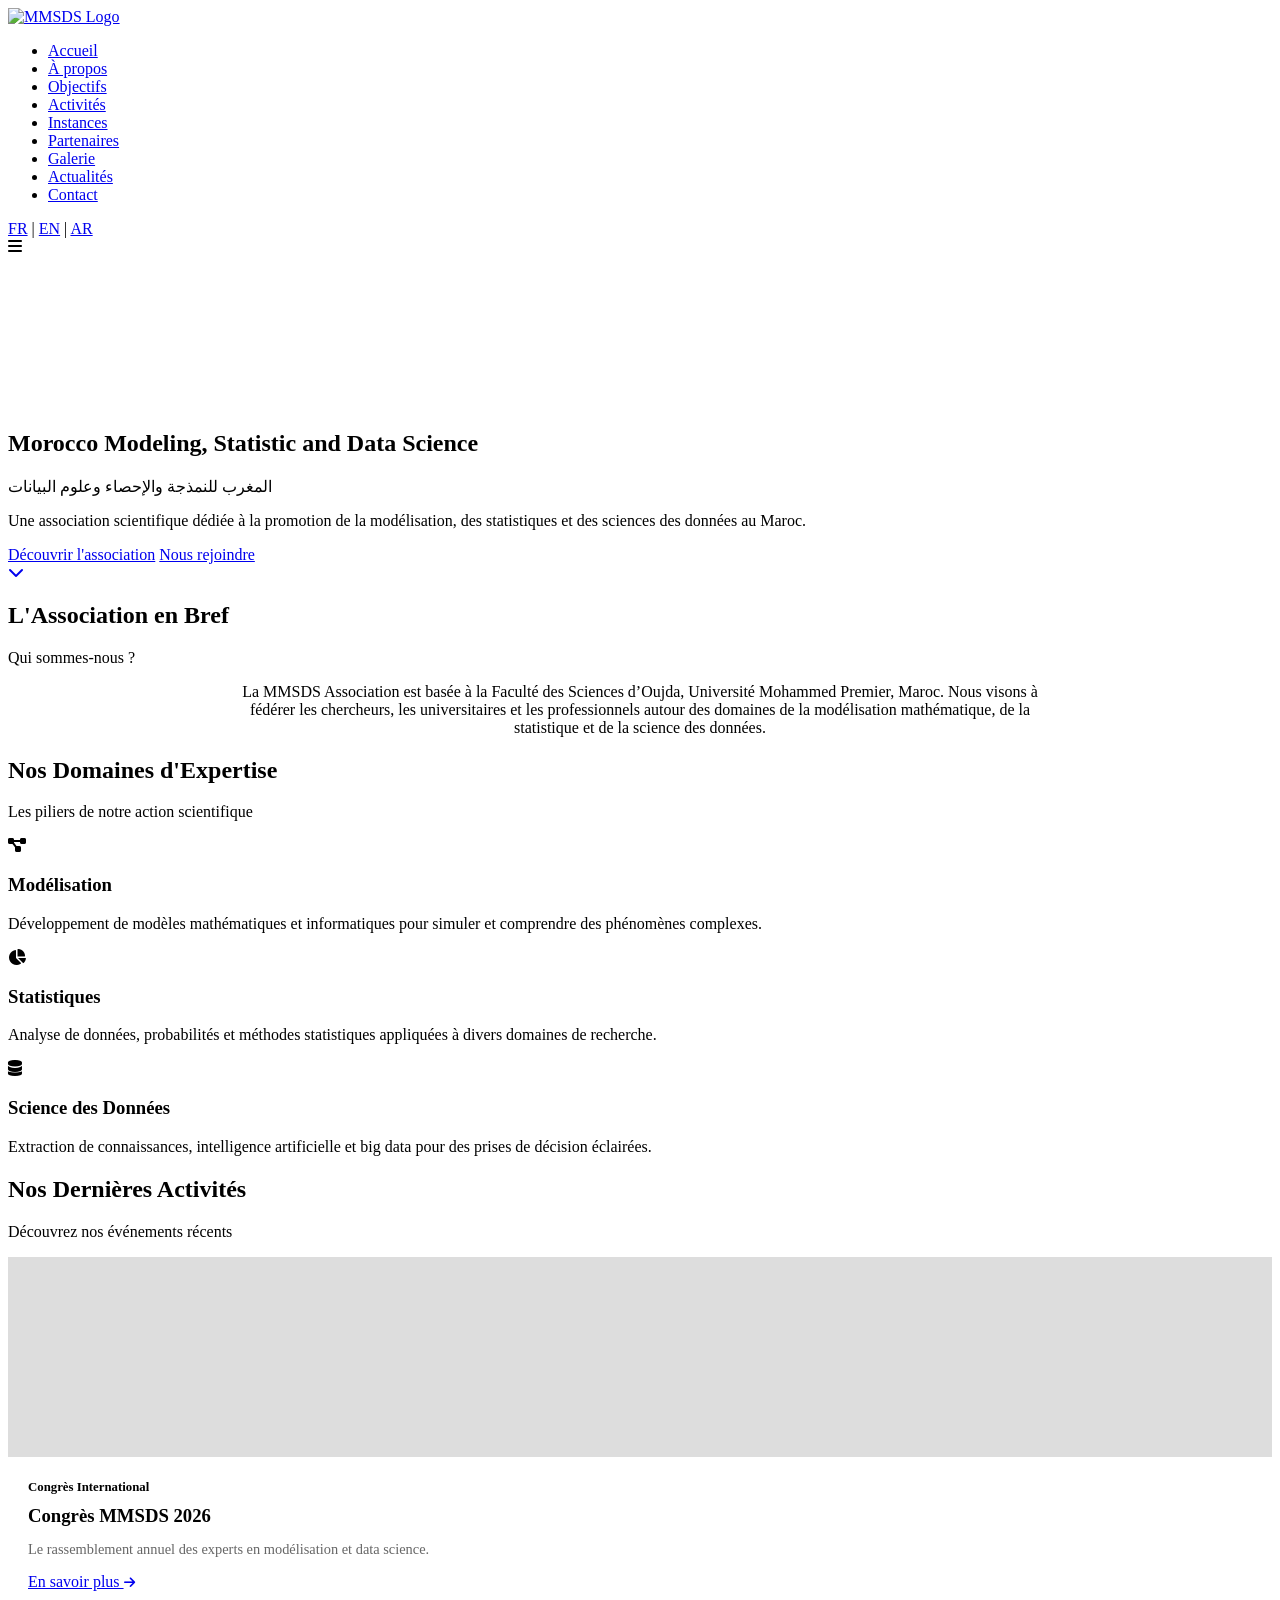
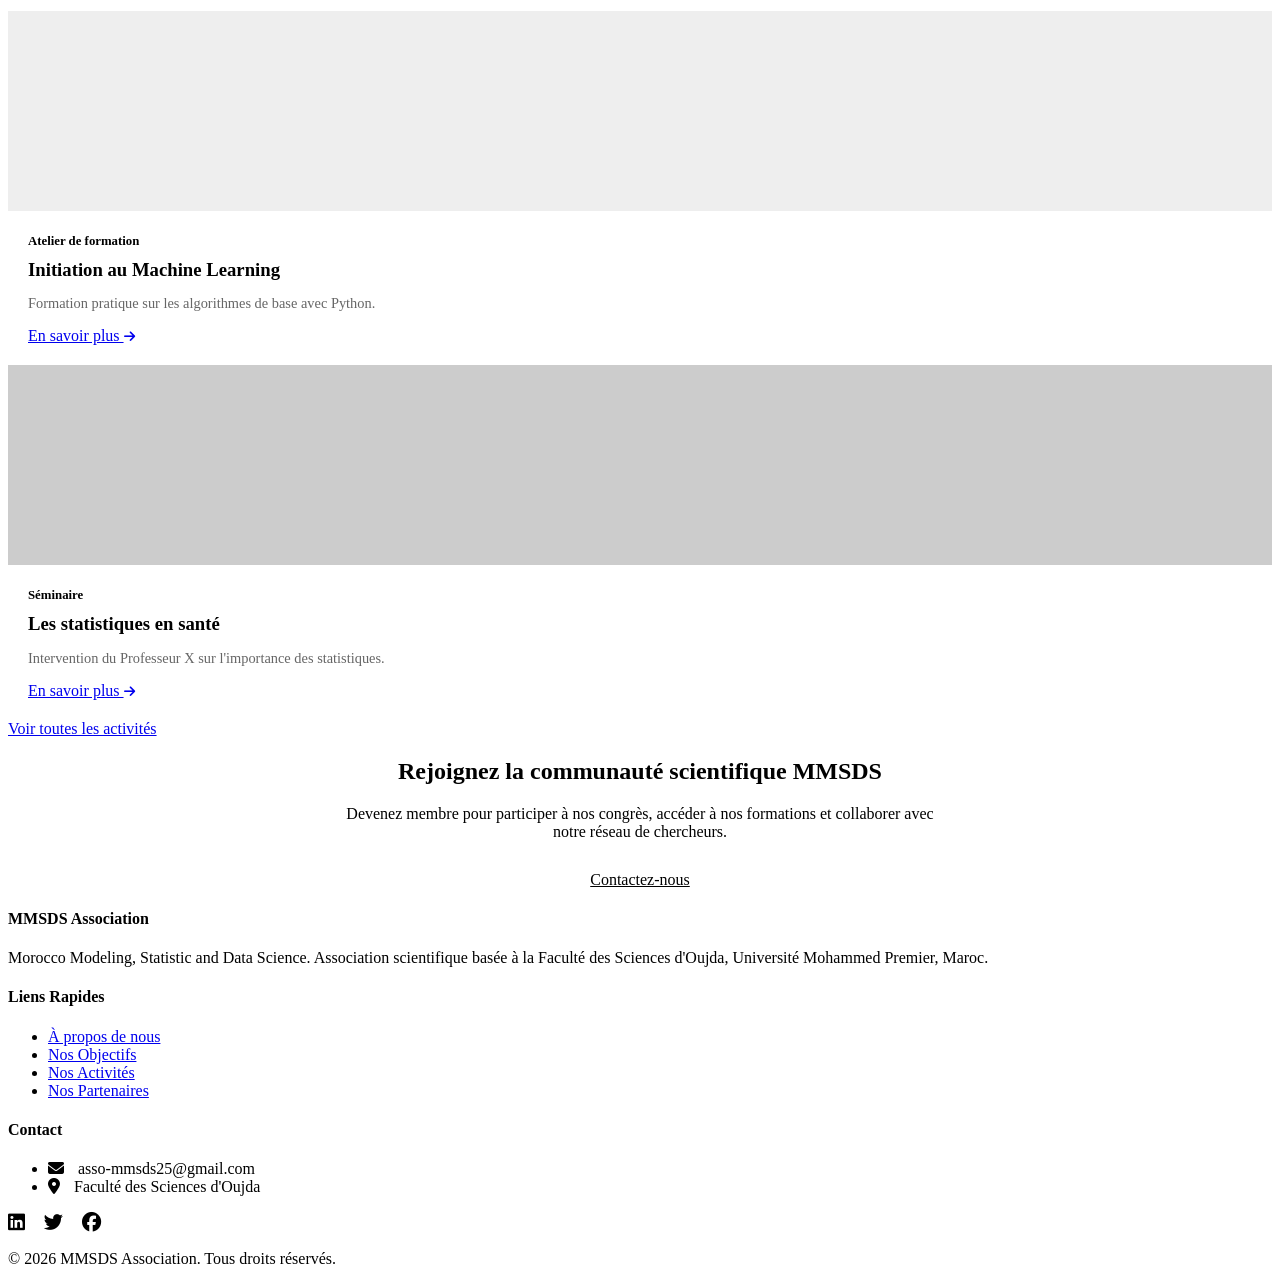
==== index.html @ ed64d481 "Add files via upload" ====
<!DOCTYPE html>
<html lang="fr">
<head>
    <meta charset="UTF-8">
    <meta name="viewport" content="width=device-width, initial-scale=1.0">
    <title>MMSDS Association - Accueil</title>
    <meta name="description" content="Morocco Modeling, Statistic and Data Science Association">
    <link rel="stylesheet" href="css/style.css">
    <!-- FontAwesome for Icons -->
    <link rel="stylesheet" href="https://cdnjs.cloudflare.com/ajax/libs/font-awesome/6.4.0/css/all.min.css">
</head>
<body>

    <!-- Header / Navigation -->
    <header class="header">
        <div class="container navbar">
            <div class="logo">
                <a href="index.html">
                    <img src="img/MSDDS.png" alt="MMSDS Logo" style="height: 60px;">
                </a>
            </div>
            
            <nav>
                <ul class="nav-menu">
                    <li class="nav-item"><a href="index.html" class="nav-link active">Accueil</a></li>
                    <li class="nav-item"><a href="about.html" class="nav-link">À propos</a></li>
                    <li class="nav-item"><a href="objectives.html" class="nav-link">Objectifs</a></li>
                    <li class="nav-item"><a href="activities.html" class="nav-link">Activités</a></li>
                    <li class="nav-item"><a href="instances.html" class="nav-link">Instances</a></li>
                    <li class="nav-item"><a href="partners.html" class="nav-link">Partenaires</a></li>
                    <li class="nav-item"><a href="gallery.html" class="nav-link">Galerie</a></li>
                    <li class="nav-item"><a href="news.html" class="nav-link">Actualités</a></li>
                    <li class="nav-item"><a href="contact.html" class="nav-link">Contact</a></li>
                </ul>
            </nav>

            <div class="lang-selector">
                <a href="#">FR</a> | <a href="#">EN</a> | <a href="#">AR</a>
            </div>

            <div class="hamburger">
                <i class="fas fa-bars"></i>
            </div>
        </div>
    </header>

    <!-- Hero Section -->
    <section class="hero">
        <canvas id="heroCanvas"></canvas>
        <div class="container">
            <h1>Morocco Modeling, Statistic and <span style="color: var(--secondary-color);">Data Science</span></h1>
            <p>المغرب للنمذجة والإحصاء وعلوم البيانات</p>
            <p>Une association scientifique dédiée à la promotion de la modélisation, des statistiques et des sciences des données au Maroc.</p>
            <div class="hero-btns">
                <a href="about.html" class="btn btn-primary">Découvrir l'association</a>
                <a href="contact.html" class="btn btn-secondary">Nous rejoindre</a>
            </div>
        </div>
        <a href="#about" class="hero-scroll-arrow"><i class="fas fa-chevron-down"></i></a>
    </section>

    <!-- L'association en bref -->
    <section class="section" id="about">
        <div class="container">
            <h2 class="section-title">L'Association en Bref</h2>
            <p class="section-subtitle">Qui sommes-nous ?</p>
            <div style="text-align: center; max-width: 800px; margin: 0 auto;">
                <p>La MMSDS Association est basée à la Faculté des Sciences d’Oujda, Université Mohammed Premier, Maroc. Nous visons à fédérer les chercheurs, les universitaires et les professionnels autour des domaines de la modélisation mathématique, de la statistique et de la science des données.</p>
            </div>
        </div>
    </section>

    <!-- Nos domaines -->
    <section class="section section-bg">
        <div class="container">
            <h2 class="section-title">Nos Domaines d'Expertise</h2>
            <p class="section-subtitle">Les piliers de notre action scientifique</p>
            <div class="card-grid">
                <div class="card">
                    <i class="fas fa-project-diagram card-icon"></i>
                    <h3 class="card-title">Modélisation</h3>
                    <p>Développement de modèles mathématiques et informatiques pour simuler et comprendre des phénomènes complexes.</p>
                </div>
                <div class="card">
                    <i class="fas fa-chart-pie card-icon"></i>
                    <h3 class="card-title">Statistiques</h3>
                    <p>Analyse de données, probabilités et méthodes statistiques appliquées à divers domaines de recherche.</p>
                </div>
                <div class="card">
                    <i class="fas fa-database card-icon"></i>
                    <h3 class="card-title">Science des Données</h3>
                    <p>Extraction de connaissances, intelligence artificielle et big data pour des prises de décision éclairées.</p>
                </div>
            </div>
        </div>
    </section>

    <!-- Nos dernières activités -->
    <section class="section">
        <div class="container">
            <h2 class="section-title">Nos Dernières Activités</h2>
            <p class="section-subtitle">Découvrez nos événements récents</p>
            <div class="card-grid">
                <!-- Activity Card -->
                <div class="card" style="padding: 0; overflow: hidden; text-align: left;">
                    <div style="height: 200px; background-color: #ddd;"></div>
                    <div style="padding: 20px;">
                        <span style="color: var(--primary-color); font-size: 0.8rem; font-weight: bold;">Congrès International</span>
                        <h3 style="margin: 10px 0;">Congrès MMSDS 2026</h3>
                        <p style="font-size: 0.9rem; color: #666; margin-bottom: 15px;">Le rassemblement annuel des experts en modélisation et data science.</p>
                        <a href="activities.html" style="font-weight: 500;">En savoir plus <i class="fas fa-arrow-right" style="font-size: 0.8em;"></i></a>
                    </div>
                </div>
                <!-- Add more cards as needed -->
                 <div class="card" style="padding: 0; overflow: hidden; text-align: left;">
                    <div style="height: 200px; background-color: #eee;"></div>
                    <div style="padding: 20px;">
                        <span style="color: var(--primary-color); font-size: 0.8rem; font-weight: bold;">Atelier de formation</span>
                        <h3 style="margin: 10px 0;">Initiation au Machine Learning</h3>
                        <p style="font-size: 0.9rem; color: #666; margin-bottom: 15px;">Formation pratique sur les algorithmes de base avec Python.</p>
                        <a href="activities.html" style="font-weight: 500;">En savoir plus <i class="fas fa-arrow-right" style="font-size: 0.8em;"></i></a>
                    </div>
                </div>
                <div class="card" style="padding: 0; overflow: hidden; text-align: left;">
                    <div style="height: 200px; background-color: #ccc;"></div>
                    <div style="padding: 20px;">
                        <span style="color: var(--primary-color); font-size: 0.8rem; font-weight: bold;">Séminaire</span>
                        <h3 style="margin: 10px 0;">Les statistiques en santé</h3>
                        <p style="font-size: 0.9rem; color: #666; margin-bottom: 15px;">Intervention du Professeur X sur l'importance des statistiques.</p>
                        <a href="activities.html" style="font-weight: 500;">En savoir plus <i class="fas fa-arrow-right" style="font-size: 0.8em;"></i></a>
                    </div>
                </div>
            </div>
            <div class="text-center mt-4">
                <a href="activities.html" class="btn btn-secondary">Voir toutes les activités</a>
            </div>
        </div>
    </section>

    <!-- Appel à l'action -->
    <section class="section" style="background-color: var(--primary-color); color: var(--white); text-align: center;">
        <div class="container">
            <h2 style="color: var(--white); margin-bottom: 20px;">Rejoignez la communauté scientifique MMSDS</h2>
            <p style="margin-bottom: 30px; max-width: 600px; margin-left: auto; margin-right: auto;">Devenez membre pour participer à nos congrès, accéder à nos formations et collaborer avec notre réseau de chercheurs.</p>
            <a href="contact.html" class="btn" style="background-color: var(--white); color: var(--primary-color);">Contactez-nous</a>
        </div>
    </section>

    <!-- Footer -->
    <footer class="footer">
        <div class="container">
            <div class="footer-top">
                <div class="footer-widget">
                    <h4>MMSDS Association</h4>
                    <p>Morocco Modeling, Statistic and Data Science. Association scientifique basée à la Faculté des Sciences d'Oujda, Université Mohammed Premier, Maroc.</p>
                </div>
                <div class="footer-widget">
                    <h4>Liens Rapides</h4>
                    <ul class="footer-links">
                        <li><a href="about.html">À propos de nous</a></li>
                        <li><a href="objectives.html">Nos Objectifs</a></li>
                        <li><a href="activities.html">Nos Activités</a></li>
                        <li><a href="partners.html">Nos Partenaires</a></li>
                    </ul>
                </div>
                <div class="footer-widget">
                    <h4>Contact</h4>
                    <ul class="footer-links">
                        <li><i class="fas fa-envelope" style="margin-right: 10px; color: var(--primary-color);"></i> asso-mmsds25@gmail.com</li>
                        <li><i class="fas fa-map-marker-alt" style="margin-right: 10px; color: var(--primary-color);"></i> Faculté des Sciences d'Oujda</li>
                    </ul>
                    <div style="margin-top: 15px;">
                        <a href="#" style="color: var(--white); margin-right: 15px; font-size: 1.2rem;"><i class="fab fa-linkedin"></i></a>
                        <a href="#" style="color: var(--white); margin-right: 15px; font-size: 1.2rem;"><i class="fab fa-twitter"></i></a>
                        <a href="#" style="color: var(--white); font-size: 1.2rem;"><i class="fab fa-facebook"></i></a>
                    </div>
                </div>
            </div>
            <div class="footer-bottom">
                <p>&copy; 2026 MMSDS Association. Tous droits réservés.</p>
            </div>
        </div>
    </footer>

    <script src="js/main.js"></script>
</body>
</html>
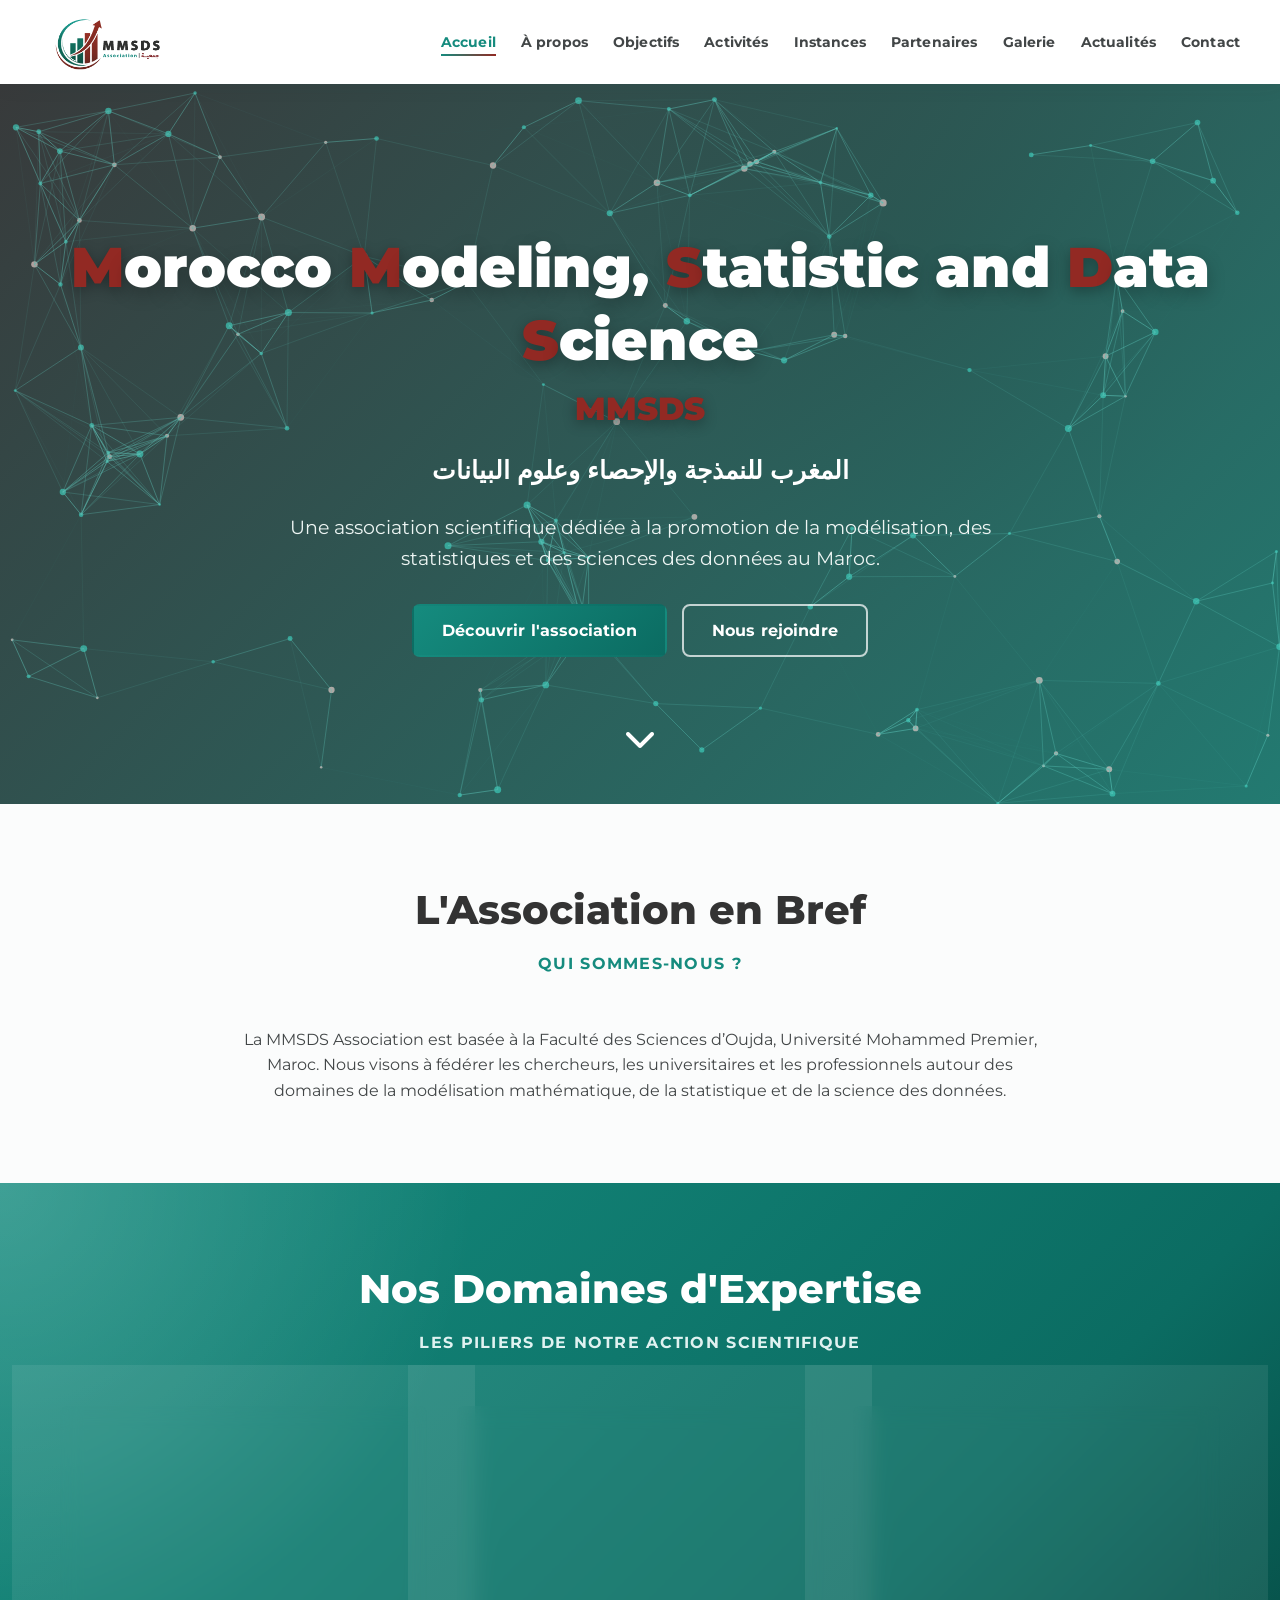
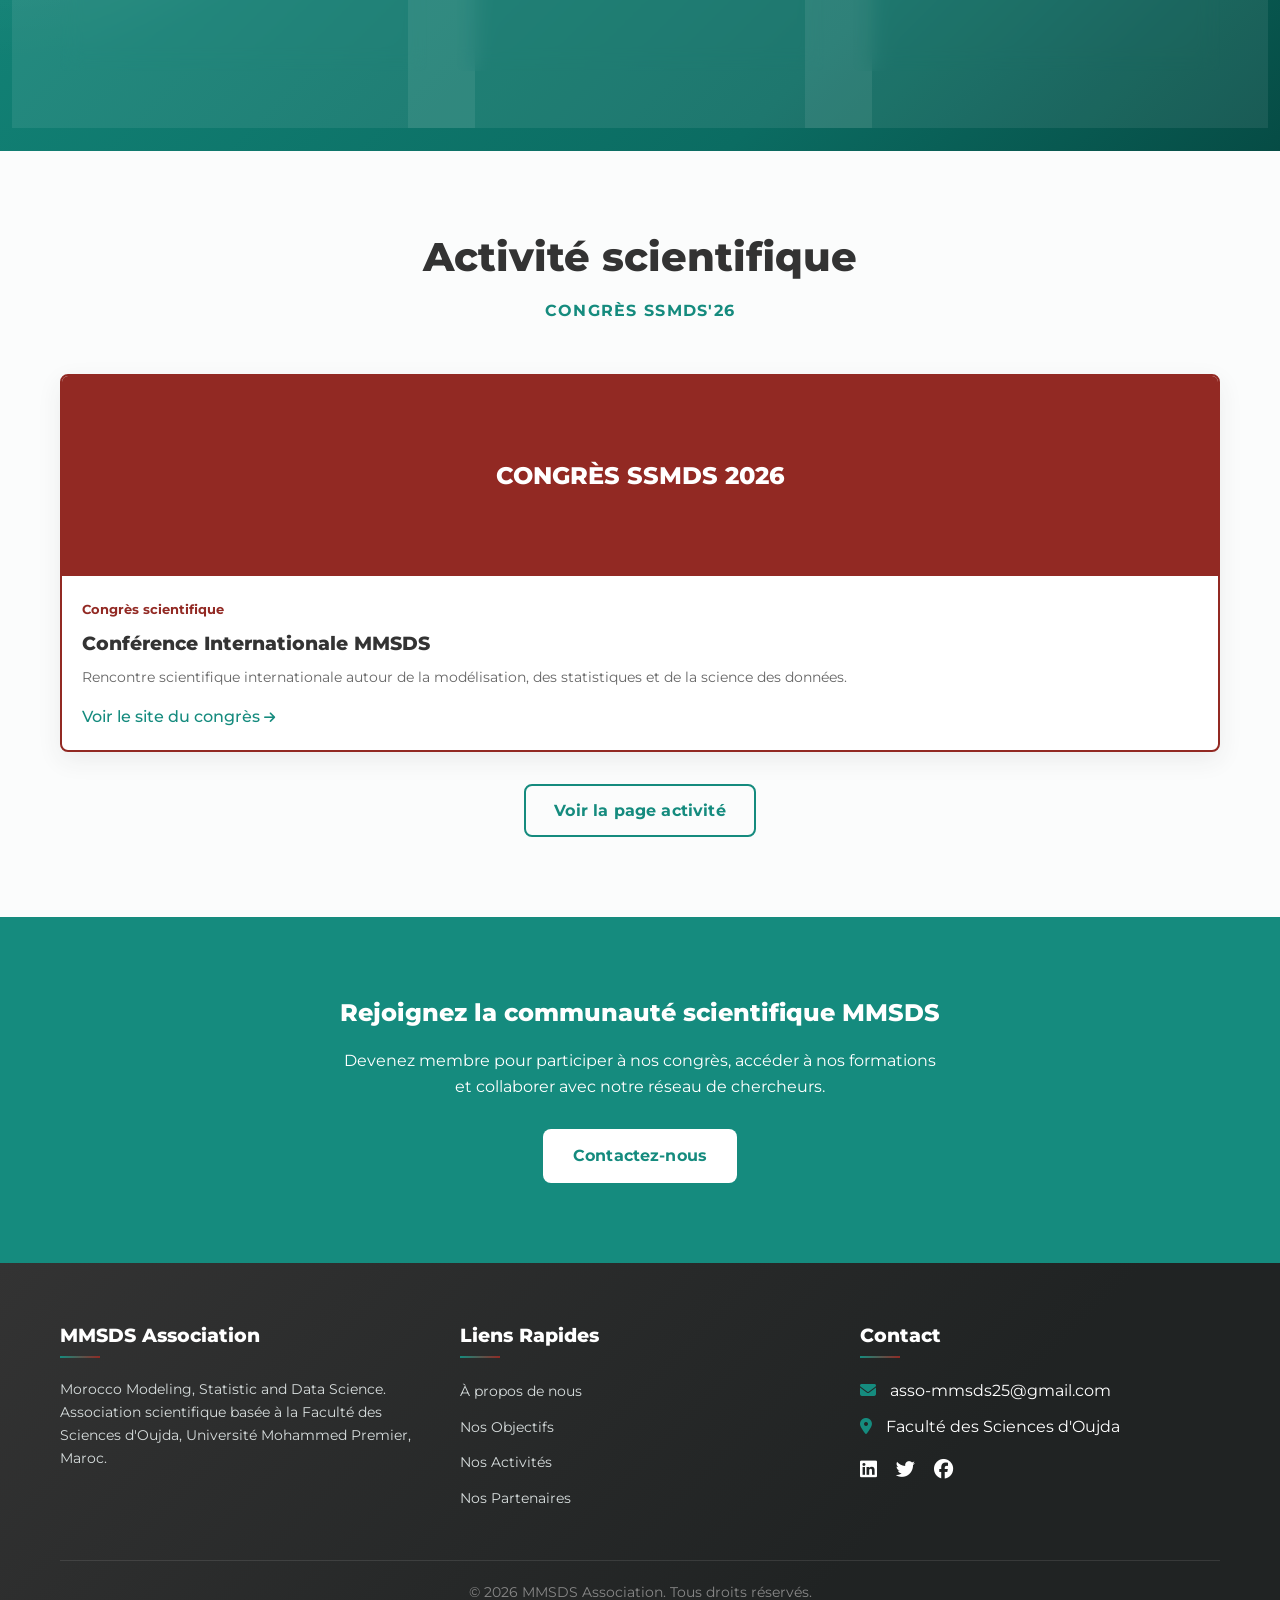
==== commit 690288f6: "Initial commit site MSDDS" ====
--- a/index.html
+++ b/index.html
@@ -34,10 +34,6 @@
                 </ul>
             </nav>
 
-            <div class="lang-selector">
-                <a href="#">FR</a> | <a href="#">EN</a> | <a href="#">AR</a>
-            </div>
-
             <div class="hamburger">
                 <i class="fas fa-bars"></i>
             </div>
@@ -48,8 +44,15 @@
     <section class="hero">
         <canvas id="heroCanvas"></canvas>
         <div class="container">
-            <h1>Morocco Modeling, Statistic and <span style="color: var(--secondary-color);">Data Science</span></h1>
-            <p>المغرب للنمذجة والإحصاء وعلوم البيانات</p>
+            <h1 class="hero-title">
+                <span class="brand-initial">M</span>orocco
+                <span class="brand-initial">M</span>odeling,
+                <span class="brand-initial">S</span>tatistic and
+                <span class="brand-initial">D</span>ata
+                <span class="brand-initial">S</span>cience
+                <span class="hero-acronym">MMSDS</span>
+            </h1>
+            <p class="hero-arabic">المغرب للنمذجة والإحصاء وعلوم البيانات</p>
             <p>Une association scientifique dédiée à la promotion de la modélisation, des statistiques et des sciences des données au Maroc.</p>
             <div class="hero-btns">
                 <a href="about.html" class="btn btn-primary">Découvrir l'association</a>
@@ -98,41 +101,23 @@
     <!-- Nos dernières activités -->
     <section class="section">
         <div class="container">
-            <h2 class="section-title">Nos Dernières Activités</h2>
-            <p class="section-subtitle">Découvrez nos événements récents</p>
+            <h2 class="section-title">Activité scientifique</h2>
+            <p class="section-subtitle">Congrès SSMDS'26</p>
             <div class="card-grid">
-                <!-- Activity Card -->
-                <div class="card" style="padding: 0; overflow: hidden; text-align: left;">
-                    <div style="height: 200px; background-color: #ddd;"></div>
+                <div class="card" style="padding: 0; overflow: hidden; text-align: left; border: 2px solid var(--secondary-color);">
+                    <div style="height: 200px; background-color: var(--secondary-color); color: white; display: flex; align-items: center; justify-content: center;">
+                        <h2 style="color: white;">CONGRÈS SSMDS 2026</h2>
+                    </div>
                     <div style="padding: 20px;">
-                        <span style="color: var(--primary-color); font-size: 0.8rem; font-weight: bold;">Congrès International</span>
-                        <h3 style="margin: 10px 0;">Congrès MMSDS 2026</h3>
-                        <p style="font-size: 0.9rem; color: #666; margin-bottom: 15px;">Le rassemblement annuel des experts en modélisation et data science.</p>
-                        <a href="activities.html" style="font-weight: 500;">En savoir plus <i class="fas fa-arrow-right" style="font-size: 0.8em;"></i></a>
-                    </div>
-                </div>
-                <!-- Add more cards as needed -->
-                 <div class="card" style="padding: 0; overflow: hidden; text-align: left;">
-                    <div style="height: 200px; background-color: #eee;"></div>
-                    <div style="padding: 20px;">
-                        <span style="color: var(--primary-color); font-size: 0.8rem; font-weight: bold;">Atelier de formation</span>
-                        <h3 style="margin: 10px 0;">Initiation au Machine Learning</h3>
-                        <p style="font-size: 0.9rem; color: #666; margin-bottom: 15px;">Formation pratique sur les algorithmes de base avec Python.</p>
-                        <a href="activities.html" style="font-weight: 500;">En savoir plus <i class="fas fa-arrow-right" style="font-size: 0.8em;"></i></a>
-                    </div>
-                </div>
-                <div class="card" style="padding: 0; overflow: hidden; text-align: left;">
-                    <div style="height: 200px; background-color: #ccc;"></div>
-                    <div style="padding: 20px;">
-                        <span style="color: var(--primary-color); font-size: 0.8rem; font-weight: bold;">Séminaire</span>
-                        <h3 style="margin: 10px 0;">Les statistiques en santé</h3>
-                        <p style="font-size: 0.9rem; color: #666; margin-bottom: 15px;">Intervention du Professeur X sur l'importance des statistiques.</p>
-                        <a href="activities.html" style="font-weight: 500;">En savoir plus <i class="fas fa-arrow-right" style="font-size: 0.8em;"></i></a>
+                        <span style="color: var(--secondary-color); font-size: 0.8rem; font-weight: bold;">Congrès scientifique</span>
+                        <h3 style="margin: 10px 0;">Conférence Internationale MMSDS</h3>
+                        <p style="font-size: 0.9rem; color: #666; margin-bottom: 15px;">Rencontre scientifique internationale autour de la modélisation, des statistiques et de la science des données.</p>
+                        <a href="https://ssmds26.ump.ma/" target="_blank" rel="noopener noreferrer" style="font-weight: 500;">Voir le site du congrès <i class="fas fa-arrow-right" style="font-size: 0.8em;"></i></a>
                     </div>
                 </div>
             </div>
             <div class="text-center mt-4">
-                <a href="activities.html" class="btn btn-secondary">Voir toutes les activités</a>
+                <a href="activities.html" class="btn btn-secondary">Voir la page activité</a>
             </div>
         </div>
     </section>
--- a/css/style.css
+++ b/css/style.css
@@ -0,0 +1,605 @@
+@import url('https://fonts.googleapis.com/css2?family=Montserrat:wght@400;500;600;700;800;900&display=swap');
+
+:root {
+    /* Color Palette */
+    --primary-color: #158b7e; /* Vert/Teal du logo */
+    --primary-hover: #0b6c62;
+    --primary-soft: #e7f4f1;
+    --secondary-color: #922923; /* Rouge brique du logo */
+    --secondary-hover: #762019;
+    --secondary-soft: #f8ecea;
+    --dark-color: #333333; /* Noir/Gris très foncé */
+    --text-color: #424647;
+    --muted-color: #6f7778;
+    --light-gray: #f6f8f7;
+    --border-color: #dfe6e4;
+    --white: #ffffff;
+    --primary: var(--primary-color);
+    --secondary: var(--secondary-color);
+    --bg-color: #fbfcfc;
+    --gray-700: var(--text-color);
+    --gray-600: var(--muted-color);
+    --gray-300: #d7dddd;
+
+    /* Typography */
+    --font-family: 'Montserrat', Arial, sans-serif;
+    
+    /* Spacing & Sizes */
+    --container-width: 1200px;
+    --section-padding: 80px 0;
+    --border-radius: 8px;
+    --transition: all 0.3s ease;
+    --box-shadow: 0 8px 24px rgba(48, 50, 51, 0.08);
+    --hover-shadow: 0 16px 34px rgba(21, 139, 126, 0.16);
+}
+
+* {
+    margin: 0;
+    padding: 0;
+    box-sizing: border-box;
+}
+
+body {
+    font-family: var(--font-family);
+    color: var(--text-color);
+    background-color: #fbfcfc;
+    line-height: 1.6;
+    overflow-x: hidden;
+    font-weight: 400;
+}
+
+h1, h2, h3, h4, h5, h6 {
+    color: var(--dark-color);
+    font-weight: 800;
+    line-height: 1.3;
+    letter-spacing: 0;
+}
+
+a {
+    text-decoration: none;
+    color: var(--primary-color);
+    transition: var(--transition);
+}
+
+a:hover {
+    color: var(--secondary-color);
+}
+
+ul {
+    list-style: none;
+}
+
+img {
+    max-width: 100%;
+    height: auto;
+    display: block;
+}
+
+/* Container */
+.container {
+    max-width: var(--container-width);
+    margin: 0 auto;
+    padding: 0 20px;
+}
+
+/* Common Section */
+.section {
+    padding: var(--section-padding);
+}
+
+.section-bg {
+    background:
+        radial-gradient(circle at top left, rgba(255, 255, 255, 0.18), transparent 34%),
+        linear-gradient(135deg, var(--primary-color) 0%, var(--primary-hover) 70%, #064c45 100%);
+    color: var(--white);
+}
+
+.section-bg .section-title {
+    color: var(--white);
+}
+
+.section-bg .section-subtitle {
+    color: #e0f2f1; /* Vert très clair/blanc */
+}
+
+/* Glassmorphism cards for the dark background */
+.section-bg .card {
+    background: rgba(255, 255, 255, 0.08);
+    backdrop-filter: blur(10px);
+    border: 1px solid rgba(255, 255, 255, 0.16);
+    color: var(--white);
+    box-shadow: 0 8px 32px rgba(0, 0, 0, 0.1);
+}
+
+.section-bg .card:hover {
+    background: rgba(255, 255, 255, 0.1);
+    border-color: rgba(255, 255, 255, 0.3);
+    transform: translateY(-5px);
+}
+
+.section-bg .card-title {
+    color: var(--white);
+}
+
+.section-bg .card-icon {
+    color: #f0d2ce; /* Icon color that pops on teal */
+}
+
+.section-bg .card p {
+    color: #e5e7eb;
+}
+
+.section-title {
+    text-align: center;
+    font-size: 2.5rem;
+    margin-bottom: 15px;
+    color: var(--dark-color);
+}
+
+.section-subtitle {
+    text-align: center;
+    color: var(--primary-color);
+    font-weight: 700;
+    margin-bottom: 50px;
+    text-transform: uppercase;
+    letter-spacing: 0.08em;
+}
+
+/* Buttons */
+.btn {
+    display: inline-block;
+    padding: 12px 28px;
+    border-radius: var(--border-radius);
+    font-weight: 700;
+    text-align: center;
+    cursor: pointer;
+    transition: var(--transition);
+    border: 2px solid transparent;
+    letter-spacing: 0.01em;
+}
+
+.btn-primary {
+    background: linear-gradient(135deg, var(--primary-color), var(--primary-hover));
+    color: var(--white);
+}
+
+.btn-primary:hover {
+    background: linear-gradient(135deg, var(--primary-hover), #074e47);
+    color: var(--white);
+    transform: translateY(-2px);
+    box-shadow: 0 10px 22px rgba(21, 139, 126, 0.28);
+}
+
+.btn-secondary {
+    background-color: transparent;
+    border-color: var(--primary-color);
+    color: var(--primary-color);
+}
+
+.btn-secondary:hover {
+    background-color: var(--secondary-color);
+    border-color: var(--secondary-color);
+    color: var(--white);
+    transform: translateY(-2px);
+}
+
+/* Header & Navigation */
+.header {
+    background-color: var(--white);
+    box-shadow: 0 2px 18px rgba(48, 50, 51, 0.08);
+    position: sticky;
+    top: 0;
+    z-index: 1000;
+}
+
+.navbar {
+    display: flex;
+    justify-content: space-between;
+    align-items: center;
+    padding: 12px 0;
+}
+
+.logo img {
+    max-height: 64px;
+    width: auto;
+}
+
+.logo a {
+    font-size: 1.5rem;
+    font-weight: 700;
+    color: var(--dark-color);
+    display: flex;
+    align-items: center;
+    gap: 10px;
+}
+
+.logo span {
+    color: var(--primary-color);
+}
+
+.nav-menu {
+    display: flex;
+    gap: 25px;
+}
+
+.nav-item a {
+    color: var(--text-color);
+    font-weight: 700;
+    font-size: 0.9rem;
+    position: relative;
+    letter-spacing: 0.01em;
+}
+
+.nav-item a:hover,
+.nav-item a.active {
+    color: var(--primary-color);
+}
+
+.nav-item a::after {
+    content: '';
+    position: absolute;
+    width: 0;
+    height: 2px;
+    bottom: -5px;
+    left: 0;
+    background: linear-gradient(90deg, var(--primary-color), var(--secondary-color));
+    transition: var(--transition);
+}
+
+.nav-item a:hover::after,
+.nav-item a.active::after {
+    width: 100%;
+}
+
+.hamburger {
+    display: none;
+    cursor: pointer;
+    font-size: 1.5rem;
+    color: var(--dark-color);
+}
+
+/* Hero Section */
+.hero {
+    height: 80vh;
+    min-height: 600px;
+    background:
+        linear-gradient(135deg, rgba(48, 50, 51, 0.96), rgba(11, 108, 98, 0.9)),
+        radial-gradient(circle at 72% 22%, rgba(146, 41, 35, 0.3), transparent 32%);
+    position: relative;
+    display: flex;
+    align-items: center;
+    text-align: center;
+    color: var(--white);
+    overflow: hidden;
+}
+
+#heroCanvas {
+    position: absolute;
+    top: 0;
+    left: 0;
+    width: 100%;
+    height: 100%;
+    z-index: 1;
+    opacity: 0.72;
+}
+
+.hero .container {
+    position: relative;
+    z-index: 2;
+}
+
+.hero h1 {
+    color: var(--white);
+    font-size: 3.5rem;
+    margin-bottom: 20px;
+    text-shadow: 0 6px 18px rgba(0,0,0,0.25);
+    font-weight: 900;
+}
+
+.hero h1 span {
+    text-shadow: 0 4px 14px rgba(0,0,0,0.32);
+}
+
+.brand-initial {
+    color: var(--secondary-color);
+}
+
+.hero-acronym {
+    display: block;
+    color: var(--secondary-color);
+    font-size: 0.58em;
+    font-weight: 900;
+    margin-top: 12px;
+}
+
+.hero p {
+    font-size: 1.2rem;
+    color: #edf5f3;
+    margin-bottom: 30px;
+    max-width: 800px;
+    margin-left: auto;
+    margin-right: auto;
+}
+
+.hero .hero-arabic {
+    font-size: 1.55rem;
+    font-weight: 800;
+    color: var(--white);
+    margin-bottom: 22px;
+}
+
+/* HERO SCROLL ARROW */
+.hero-scroll-arrow {
+    position: absolute;
+    bottom: 40px;
+    left: 50%;
+    transform: translateX(-50%);
+    font-size: 2rem;
+    color: var(--white);
+    animation: bounce 2s infinite;
+    z-index: 3;
+    cursor: pointer;
+}
+@keyframes bounce {
+    0%, 20%, 50%, 80%, 100% { transform: translateY(0) translateX(-50%); }
+    40% { transform: translateY(-20px) translateX(-50%); }
+    60% { transform: translateY(-10px) translateX(-50%); }
+}
+
+.hero-btns {
+    display: flex;
+    gap: 15px;
+    justify-content: center;
+}
+
+.hero .btn-secondary {
+    border-color: rgba(255, 255, 255, 0.72);
+    color: var(--white);
+}
+
+.hero .btn-secondary:hover {
+    background-color: var(--secondary-color);
+    border-color: var(--secondary-color);
+    color: var(--white);
+}
+
+/* Cards */
+.card-grid {
+    display: grid;
+    grid-template-columns: repeat(auto-fit, minmax(300px, 1fr));
+    gap: 30px;
+}
+
+.card {
+    background: var(--white);
+    border-radius: var(--border-radius);
+    padding: 30px;
+    box-shadow: var(--box-shadow);
+    transition: var(--transition);
+    border: 1px solid var(--border-color);
+    text-align: center;
+}
+
+.card:hover {
+    transform: translateY(-5px);
+    box-shadow: var(--hover-shadow);
+    border-color: rgba(21, 139, 126, 0.45);
+}
+
+.card-icon {
+    font-size: 2.5rem;
+    color: var(--primary-color);
+    margin-bottom: 20px;
+}
+
+.card-title {
+    font-size: 1.25rem;
+    margin-bottom: 15px;
+    color: var(--dark-color);
+    font-weight: 800;
+}
+
+/* Member Cards */
+.member-card {
+    background: var(--white);
+    border-radius: var(--border-radius);
+    overflow: hidden;
+    box-shadow: var(--box-shadow);
+    text-align: center;
+    transition: var(--transition);
+}
+
+.member-card:hover {
+    transform: translateY(-5px);
+    box-shadow: var(--hover-shadow);
+}
+
+.member-img {
+    height: 250px;
+    background-color: var(--primary-soft);
+    display: flex;
+    align-items: center;
+    justify-content: center;
+    color: #999;
+    font-size: 3rem;
+}
+
+.member-info {
+    padding: 20px;
+}
+
+.member-name {
+    font-size: 1.2rem;
+    color: var(--dark-color);
+    margin-bottom: 5px;
+}
+
+.member-role {
+    color: var(--secondary-color);
+    font-weight: 700;
+    font-size: 0.9rem;
+}
+
+/* Footer */
+.footer {
+    background:
+        linear-gradient(135deg, var(--dark-color), #202323 70%),
+        var(--dark-color);
+    color: var(--white);
+    padding: 60px 0 20px;
+}
+
+.footer-top {
+    display: grid;
+    grid-template-columns: repeat(auto-fit, minmax(250px, 1fr));
+    gap: 40px;
+    margin-bottom: 40px;
+}
+
+.footer-widget h4 {
+    color: var(--white);
+    font-size: 1.2rem;
+    margin-bottom: 20px;
+    position: relative;
+    padding-bottom: 10px;
+}
+
+.footer-widget h4::after {
+    content: '';
+    position: absolute;
+    left: 0;
+    bottom: 0;
+    width: 40px;
+    height: 2px;
+    background: linear-gradient(90deg, var(--primary-color), var(--secondary-color));
+}
+
+.footer-widget p {
+    color: #d7dddd;
+    font-size: 0.9rem;
+}
+
+.footer-links li {
+    margin-bottom: 10px;
+}
+
+.footer-links a {
+    color: #d7dddd;
+    font-size: 0.9rem;
+}
+
+.footer-links a:hover {
+    color: var(--primary-color);
+    padding-left: 5px;
+}
+
+.footer-bottom {
+    text-align: center;
+    padding-top: 20px;
+    border-top: 1px solid rgba(255,255,255,0.1);
+    color: #888;
+    font-size: 0.9rem;
+}
+
+/* Page Header */
+.page-header {
+    background:
+        linear-gradient(135deg, rgba(48, 50, 51, 0.97), rgba(21, 139, 126, 0.86)),
+        radial-gradient(circle at 80% 20%, rgba(146, 41, 35, 0.28), transparent 35%);
+    padding: 100px 0 50px;
+    text-align: center;
+    color: var(--white);
+    border-bottom: 4px solid var(--secondary-color);
+}
+
+.page-header h1 {
+    color: var(--white);
+    margin-bottom: 10px;
+    font-size: 2.5rem;
+}
+
+/* Responsive */
+@media (max-width: 991px) {
+    .nav-menu {
+        position: absolute;
+        top: 100%;
+        left: -100%;
+        width: 100%;
+        background-color: var(--white);
+        flex-direction: column;
+        text-align: center;
+        transition: 0.3s;
+        box-shadow: 0 10px 10px rgba(0,0,0,0.1);
+        padding: 20px 0;
+        gap: 15px;
+    }
+
+    .nav-menu.active {
+        left: 0;
+    }
+
+    .hamburger {
+        display: block;
+    }
+    
+    .hero h1 {
+        font-size: 2.5rem;
+    }
+
+    .hero-acronym {
+        font-size: 0.62em;
+    }
+}
+
+@media (max-width: 640px) {
+    :root {
+        --section-padding: 56px 0;
+    }
+
+    .navbar {
+        padding: 10px 0;
+    }
+
+    .logo img {
+        max-height: 52px;
+    }
+
+    .hero {
+        min-height: 620px;
+        height: auto;
+        padding: 92px 0 72px;
+    }
+
+    .hero h1 {
+        font-size: 2rem;
+    }
+
+    .hero p {
+        font-size: 1rem;
+    }
+
+    .hero .hero-arabic {
+        font-size: 1.25rem;
+    }
+
+    .hero-btns {
+        flex-direction: column;
+        align-items: stretch;
+        max-width: 300px;
+        margin: 0 auto;
+    }
+
+    .section-title,
+    .page-header h1 {
+        font-size: 2rem;
+    }
+
+    .card-grid {
+        grid-template-columns: 1fr;
+    }
+}
+
+/* Utilities */
+.text-center { text-align: center; }
+.mt-4 { margin-top: 2rem; }
+.mb-4 { margin-bottom: 2rem; }
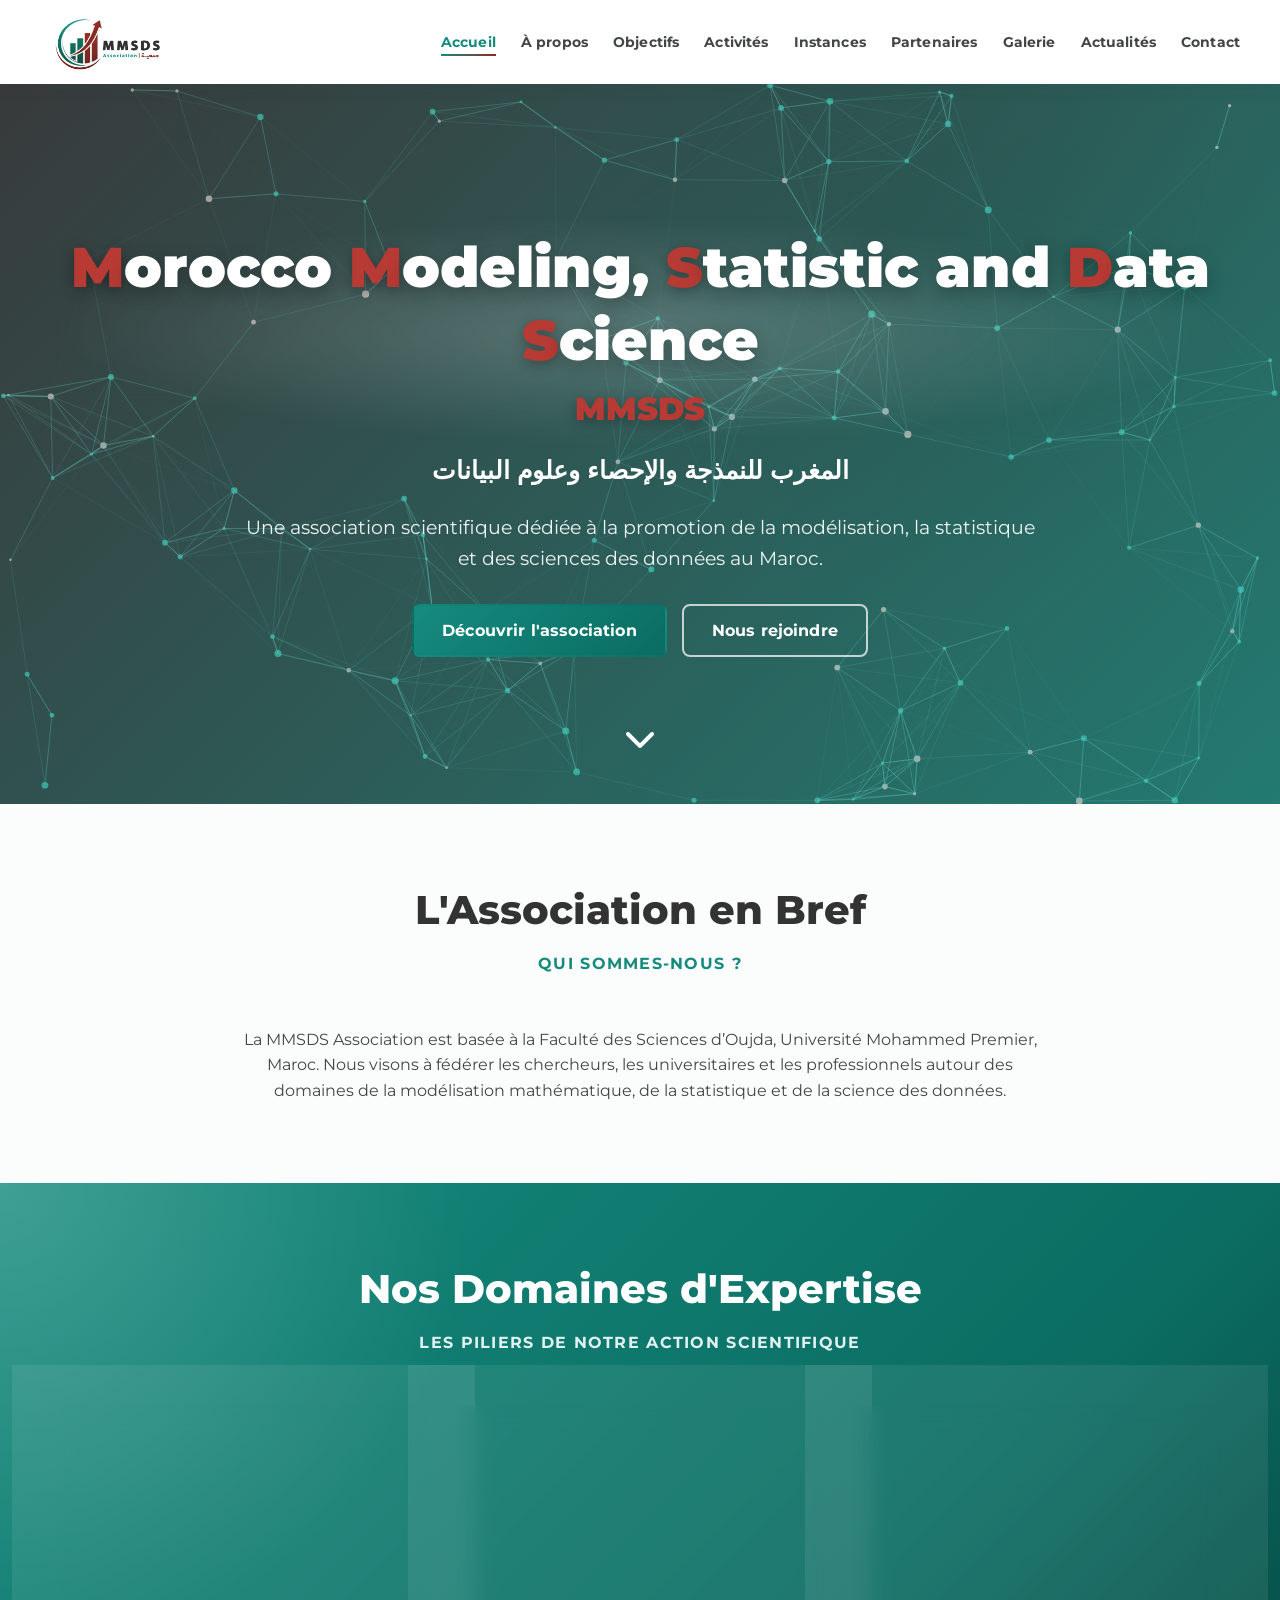
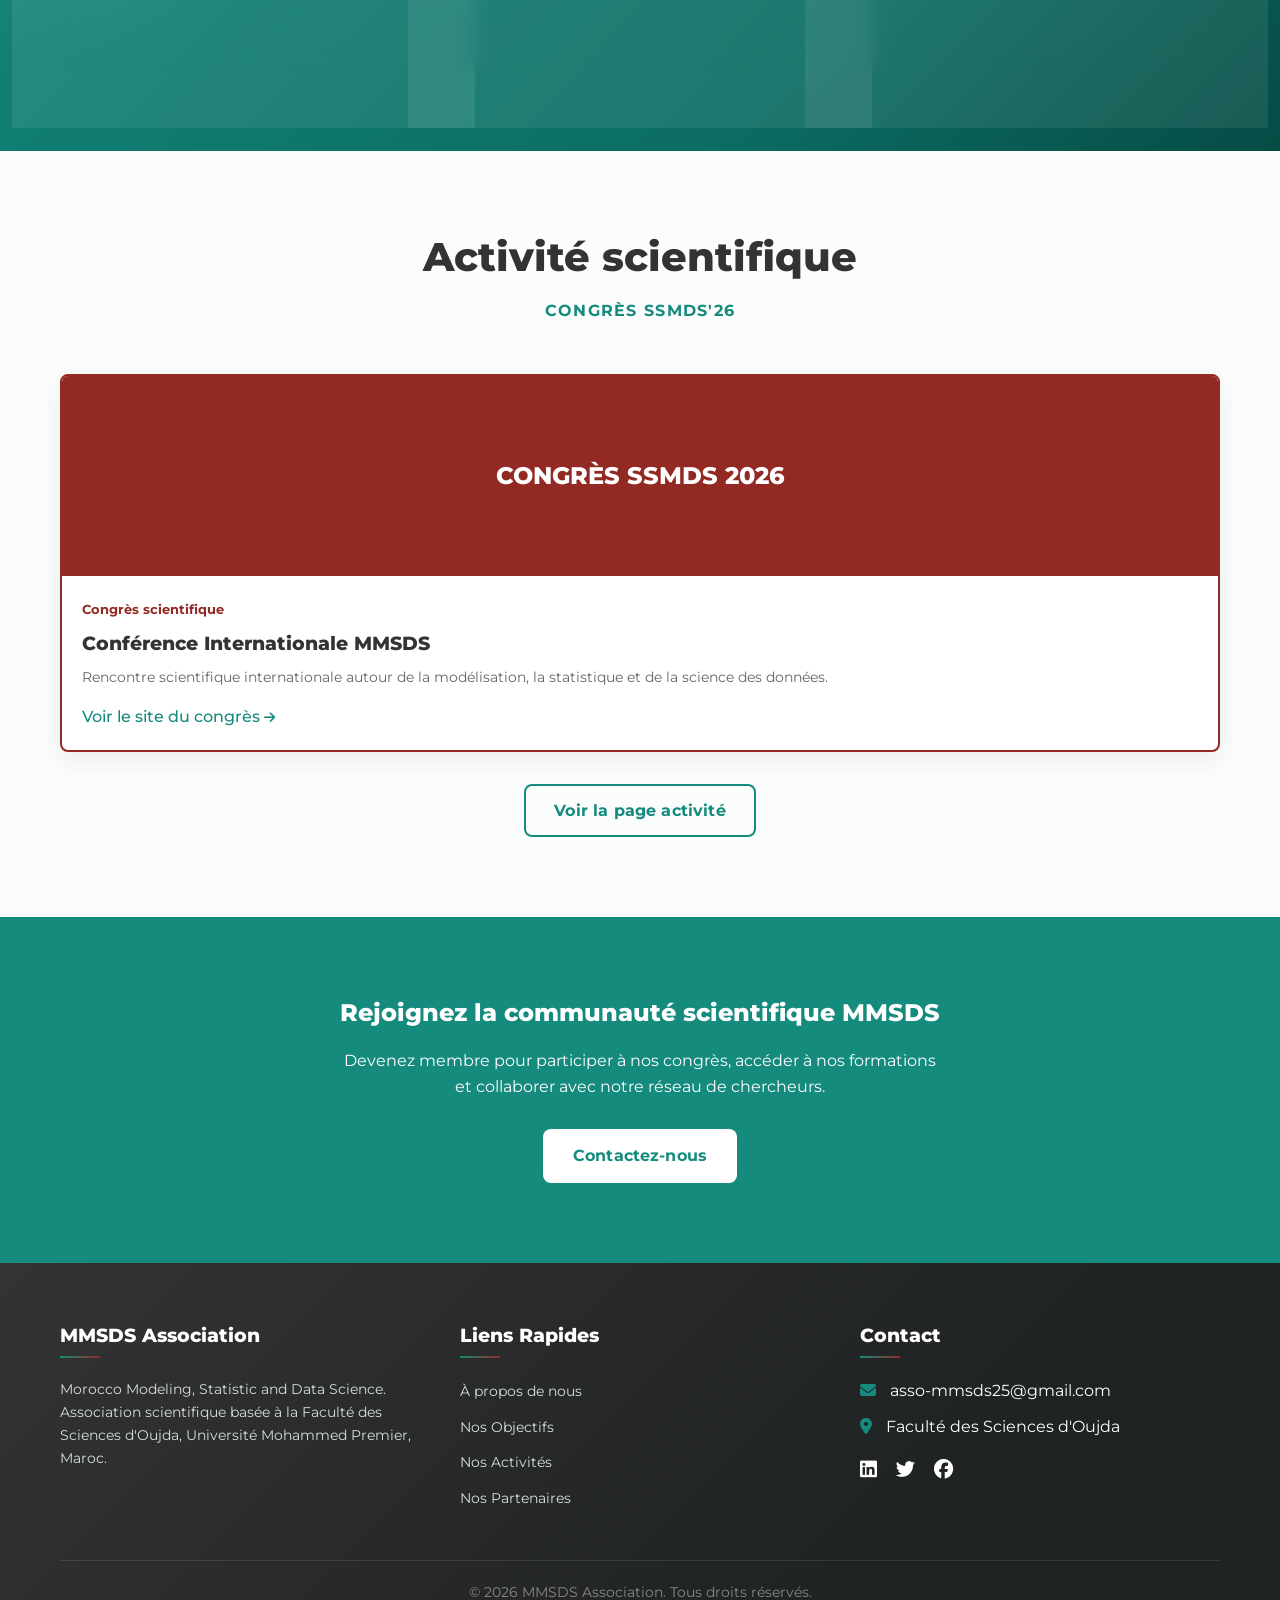
==== commit 61d74eb0: "Update activities gallery partners and homepage" ====
--- a/index.html
+++ b/index.html
@@ -5,7 +5,7 @@
     <meta name="viewport" content="width=device-width, initial-scale=1.0">
     <title>MMSDS Association - Accueil</title>
     <meta name="description" content="Morocco Modeling, Statistic and Data Science Association">
-    <link rel="stylesheet" href="css/style.css">
+    <link rel="stylesheet" href="css/style.css?v=20260521">
     <!-- FontAwesome for Icons -->
     <link rel="stylesheet" href="https://cdnjs.cloudflare.com/ajax/libs/font-awesome/6.4.0/css/all.min.css">
 </head>
@@ -53,7 +53,7 @@
                 <span class="hero-acronym">MMSDS</span>
             </h1>
             <p class="hero-arabic">المغرب للنمذجة والإحصاء وعلوم البيانات</p>
-            <p>Une association scientifique dédiée à la promotion de la modélisation, des statistiques et des sciences des données au Maroc.</p>
+            <p>Une association scientifique dédiée à la promotion de la modélisation, la statistique et des sciences des données au Maroc.</p>
             <div class="hero-btns">
                 <a href="about.html" class="btn btn-primary">Découvrir l'association</a>
                 <a href="contact.html" class="btn btn-secondary">Nous rejoindre</a>
@@ -111,7 +111,7 @@
                     <div style="padding: 20px;">
                         <span style="color: var(--secondary-color); font-size: 0.8rem; font-weight: bold;">Congrès scientifique</span>
                         <h3 style="margin: 10px 0;">Conférence Internationale MMSDS</h3>
-                        <p style="font-size: 0.9rem; color: #666; margin-bottom: 15px;">Rencontre scientifique internationale autour de la modélisation, des statistiques et de la science des données.</p>
+                        <p style="font-size: 0.9rem; color: #666; margin-bottom: 15px;">Rencontre scientifique internationale autour de la modélisation, la statistique et de la science des données.</p>
                         <a href="https://ssmds26.ump.ma/" target="_blank" rel="noopener noreferrer" style="font-weight: 500;">Voir le site du congrès <i class="fas fa-arrow-right" style="font-size: 0.8em;"></i></a>
                     </div>
                 </div>
--- a/css/style.css
+++ b/css/style.css
@@ -296,20 +296,38 @@
     font-weight: 900;
 }
 
+.hero-title {
+    position: relative;
+    display: inline-block;
+    z-index: 1;
+}
+
+.hero-title::before {
+    content: "";
+    position: absolute;
+    inset: -18px -34px;
+    z-index: -1;
+    background: radial-gradient(ellipse at center, rgba(255,255,255,0.2), rgba(255,255,255,0) 68%);
+    filter: blur(7px);
+    pointer-events: none;
+}
+
 .hero h1 span {
     text-shadow: 0 4px 14px rgba(0,0,0,0.32);
 }
 
 .brand-initial {
-    color: var(--secondary-color);
+    color: #b83a34;
+    text-shadow: 0 4px 14px rgba(0,0,0,0.34);
 }
 
 .hero-acronym {
     display: block;
-    color: var(--secondary-color);
+    color: #b83a34;
     font-size: 0.58em;
     font-weight: 900;
     margin-top: 12px;
+    text-shadow: 0 4px 14px rgba(0,0,0,0.34);
 }
 
 .hero p {
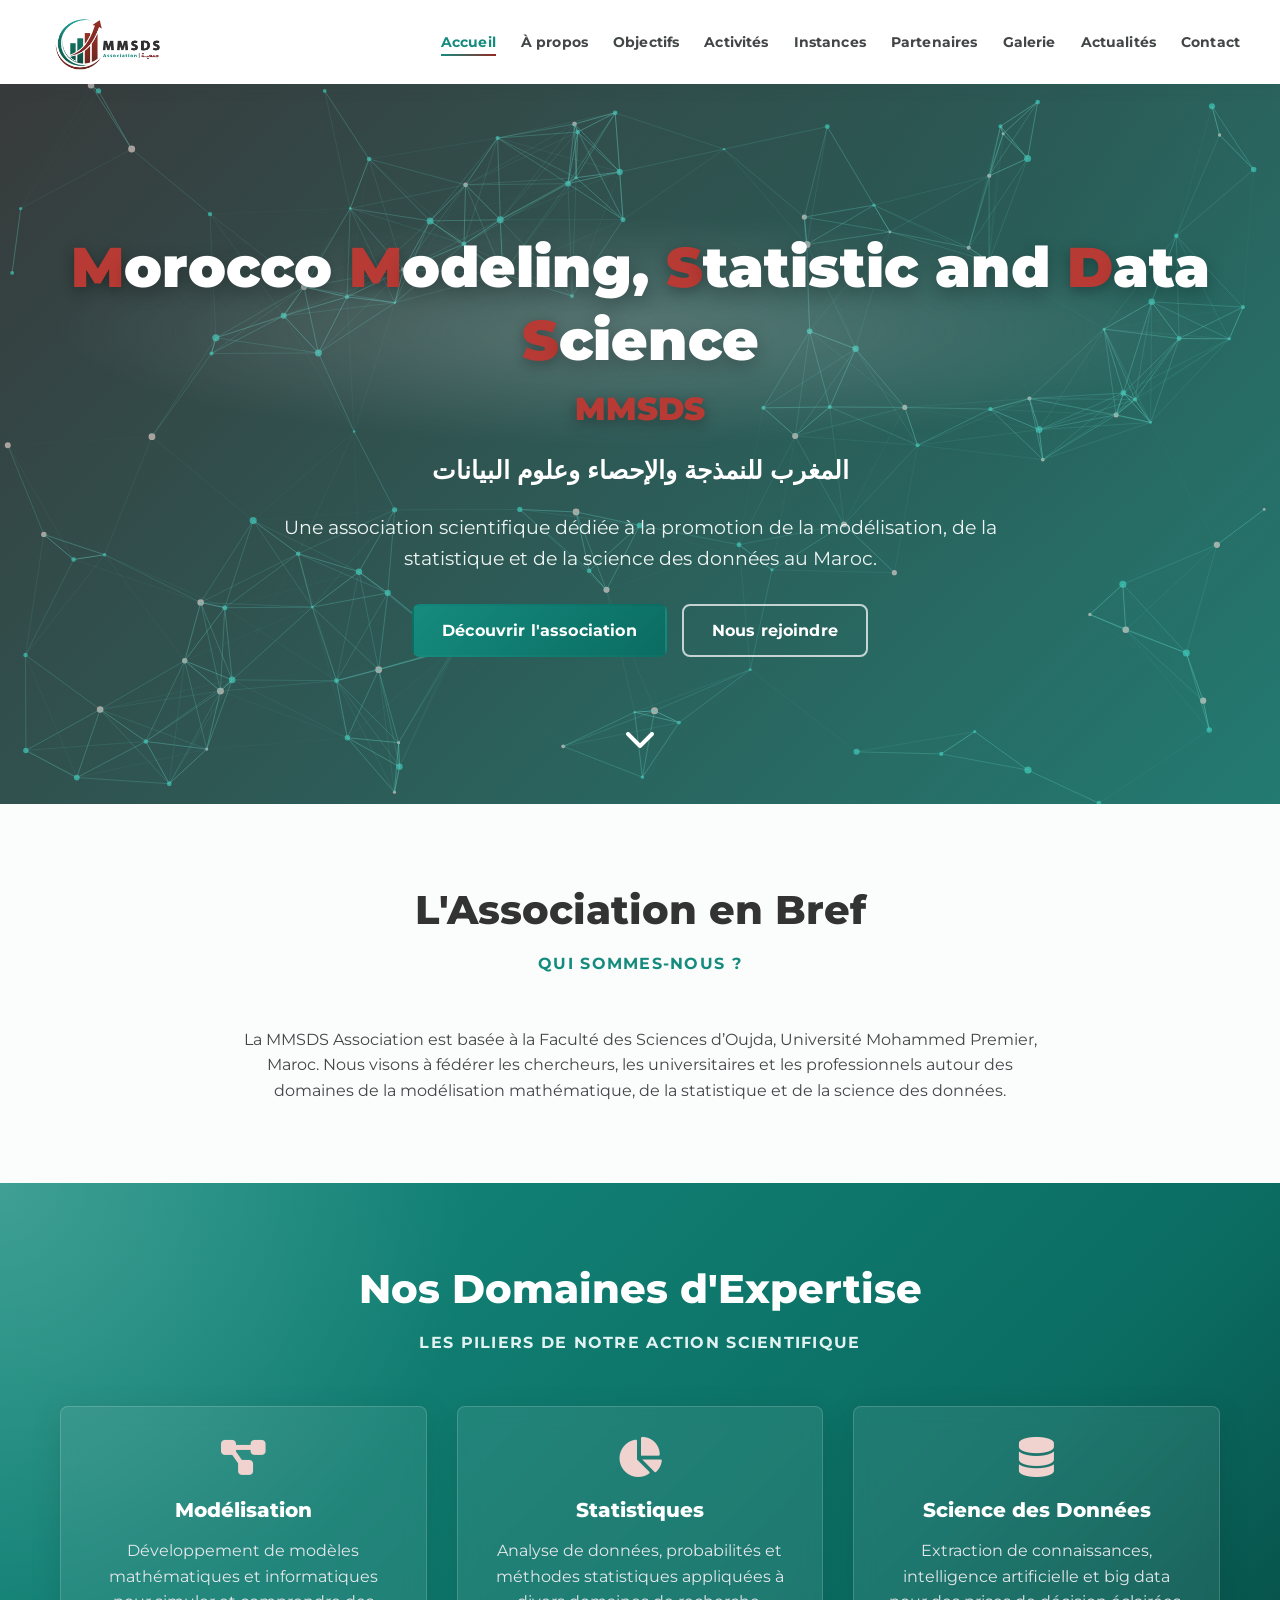
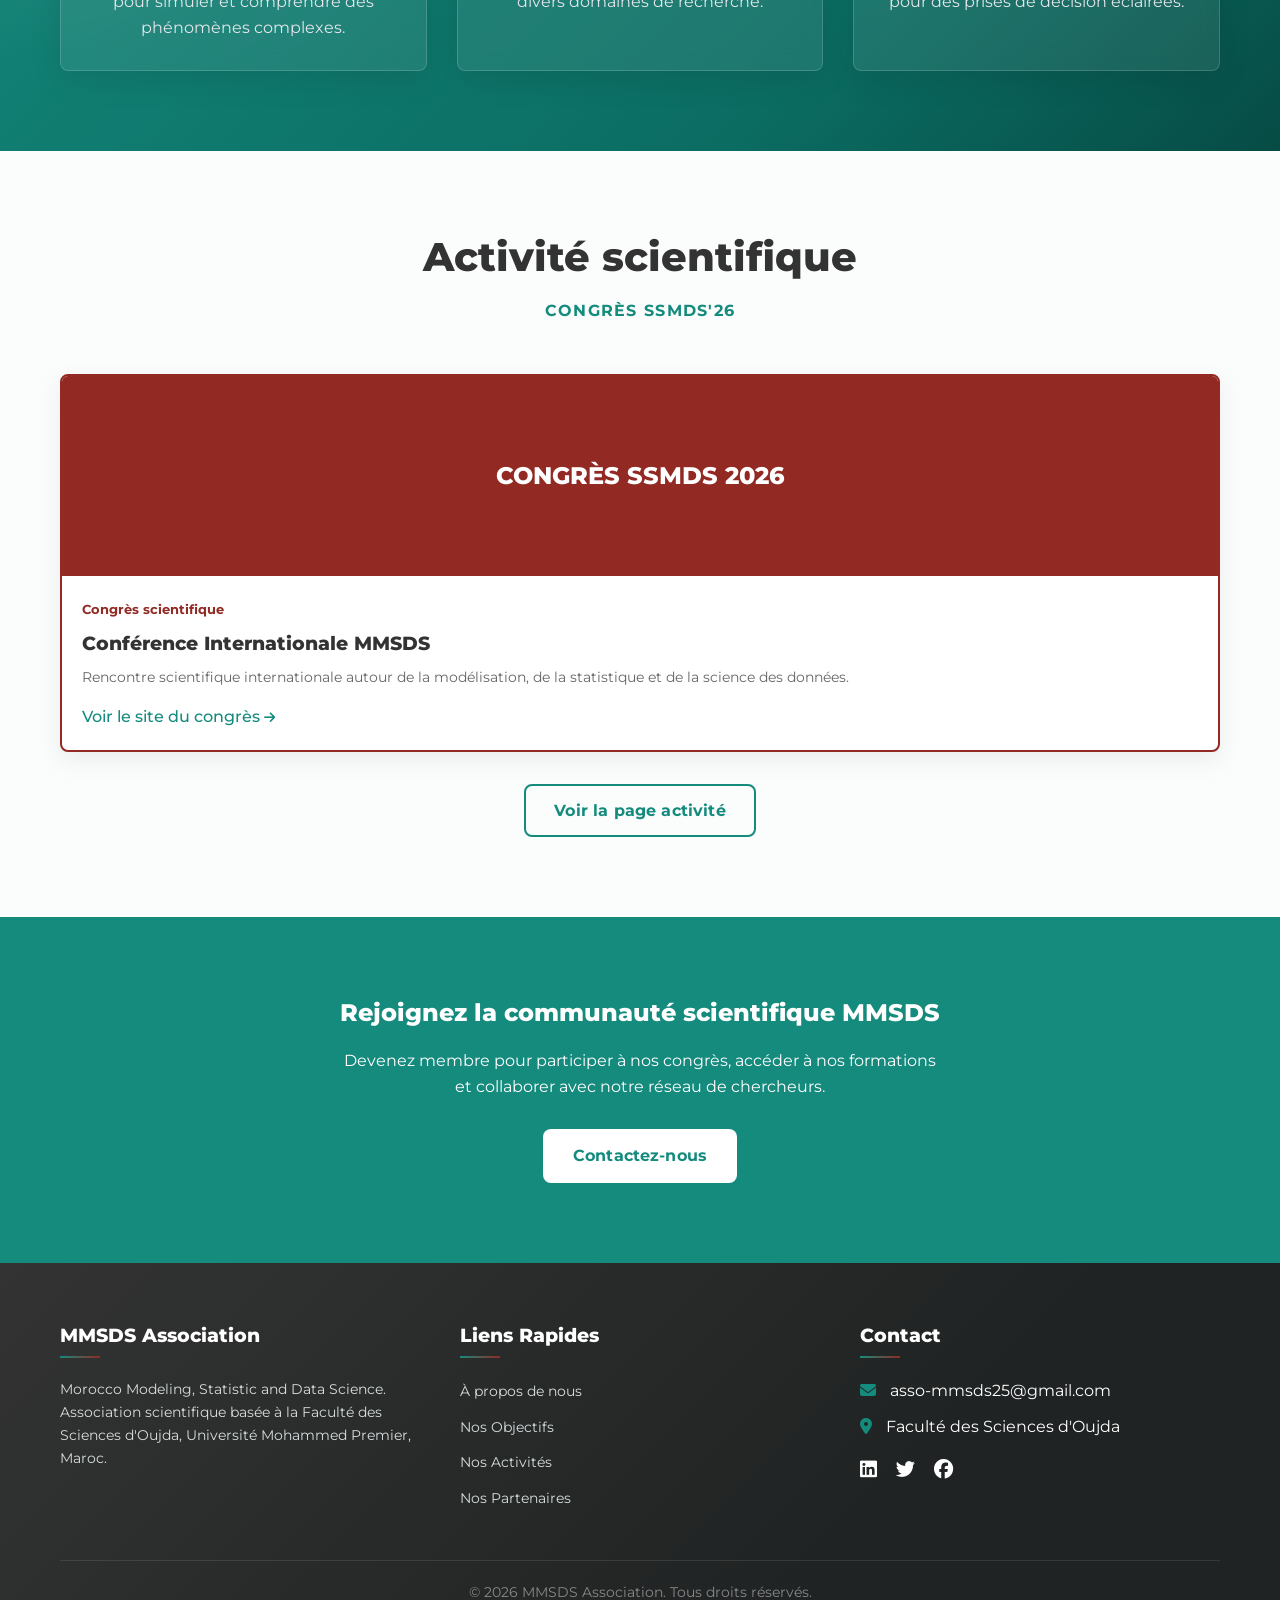
==== commit 1651f0de: "Fix data science phrasing" ====
--- a/index.html
+++ b/index.html
@@ -53,7 +53,7 @@
                 <span class="hero-acronym">MMSDS</span>
             </h1>
             <p class="hero-arabic">المغرب للنمذجة والإحصاء وعلوم البيانات</p>
-            <p>Une association scientifique dédiée à la promotion de la modélisation, la statistique et des sciences des données au Maroc.</p>
+            <p>Une association scientifique dédiée à la promotion de la modélisation, de la statistique et de la science des données au Maroc.</p>
             <div class="hero-btns">
                 <a href="about.html" class="btn btn-primary">Découvrir l'association</a>
                 <a href="contact.html" class="btn btn-secondary">Nous rejoindre</a>
@@ -111,7 +111,7 @@
                     <div style="padding: 20px;">
                         <span style="color: var(--secondary-color); font-size: 0.8rem; font-weight: bold;">Congrès scientifique</span>
                         <h3 style="margin: 10px 0;">Conférence Internationale MMSDS</h3>
-                        <p style="font-size: 0.9rem; color: #666; margin-bottom: 15px;">Rencontre scientifique internationale autour de la modélisation, la statistique et de la science des données.</p>
+                        <p style="font-size: 0.9rem; color: #666; margin-bottom: 15px;">Rencontre scientifique internationale autour de la modélisation, de la statistique et de la science des données.</p>
                         <a href="https://ssmds26.ump.ma/" target="_blank" rel="noopener noreferrer" style="font-weight: 500;">Voir le site du congrès <i class="fas fa-arrow-right" style="font-size: 0.8em;"></i></a>
                     </div>
                 </div>
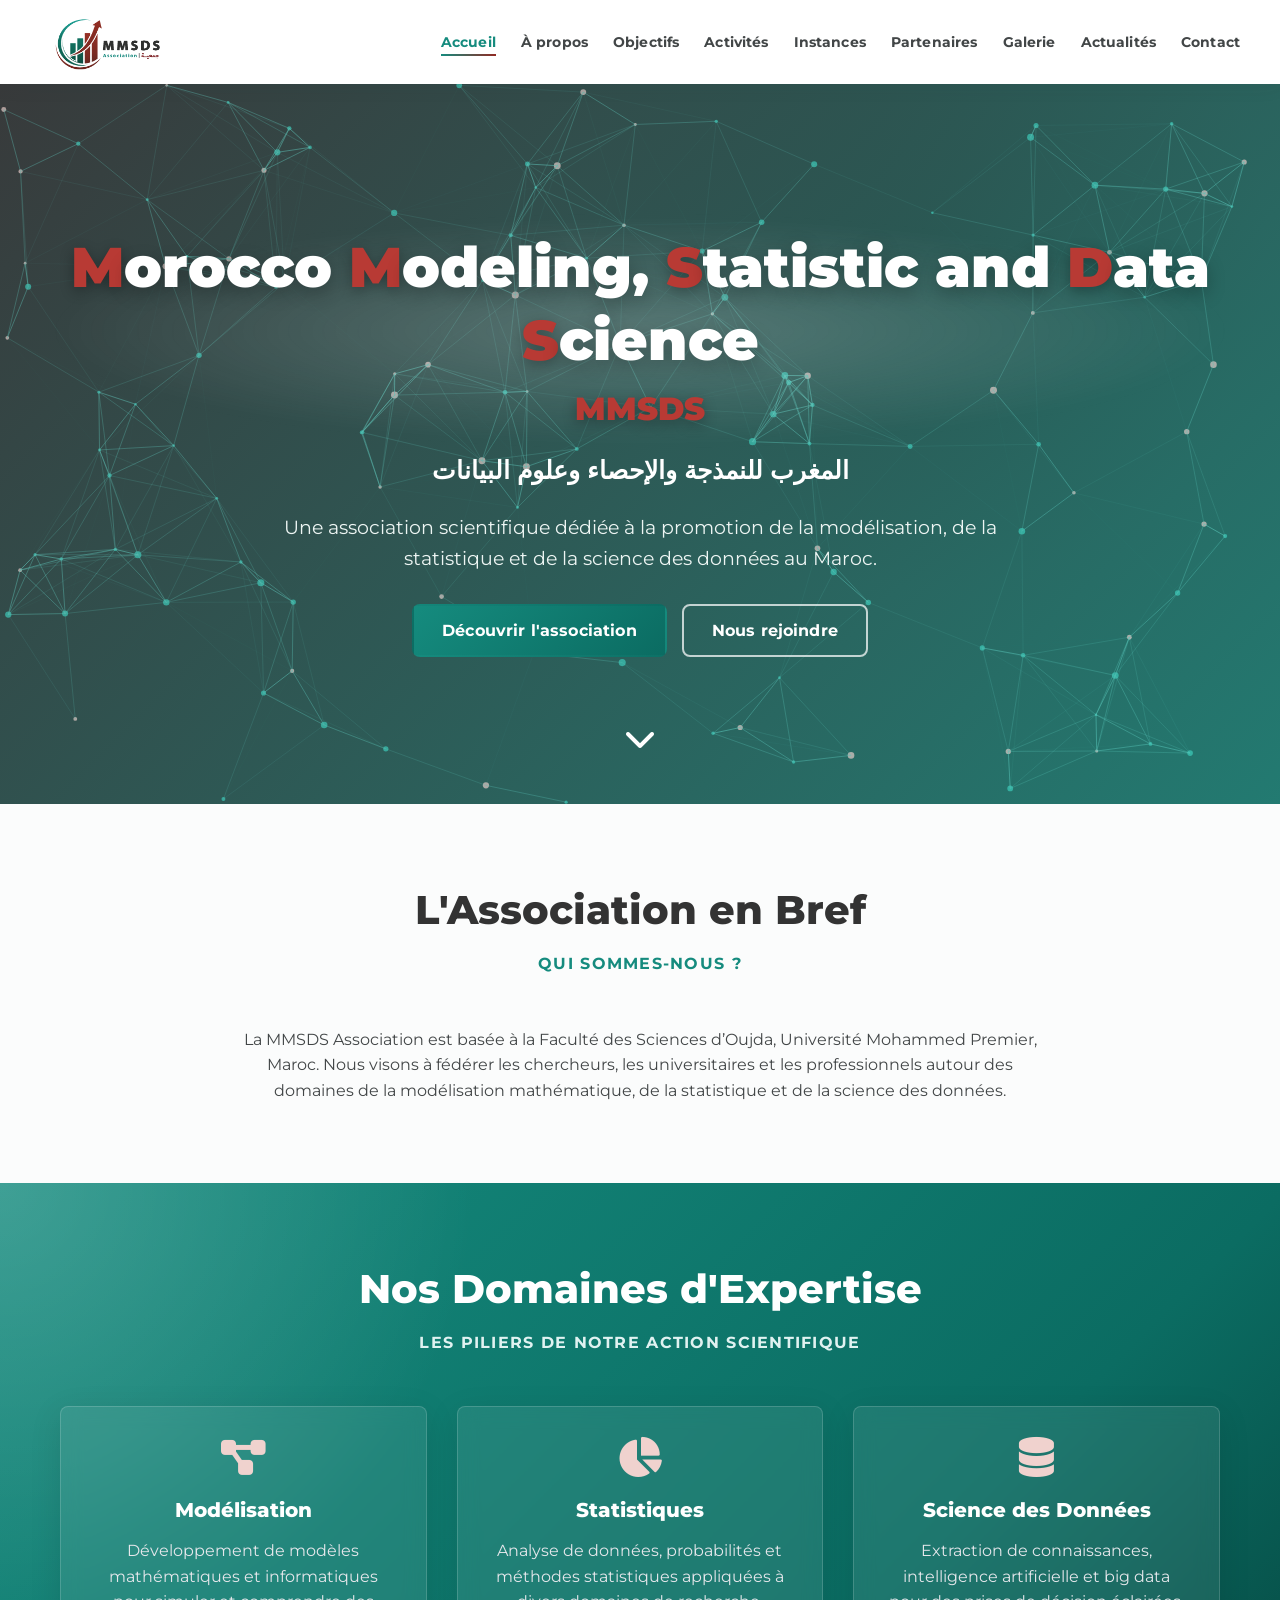
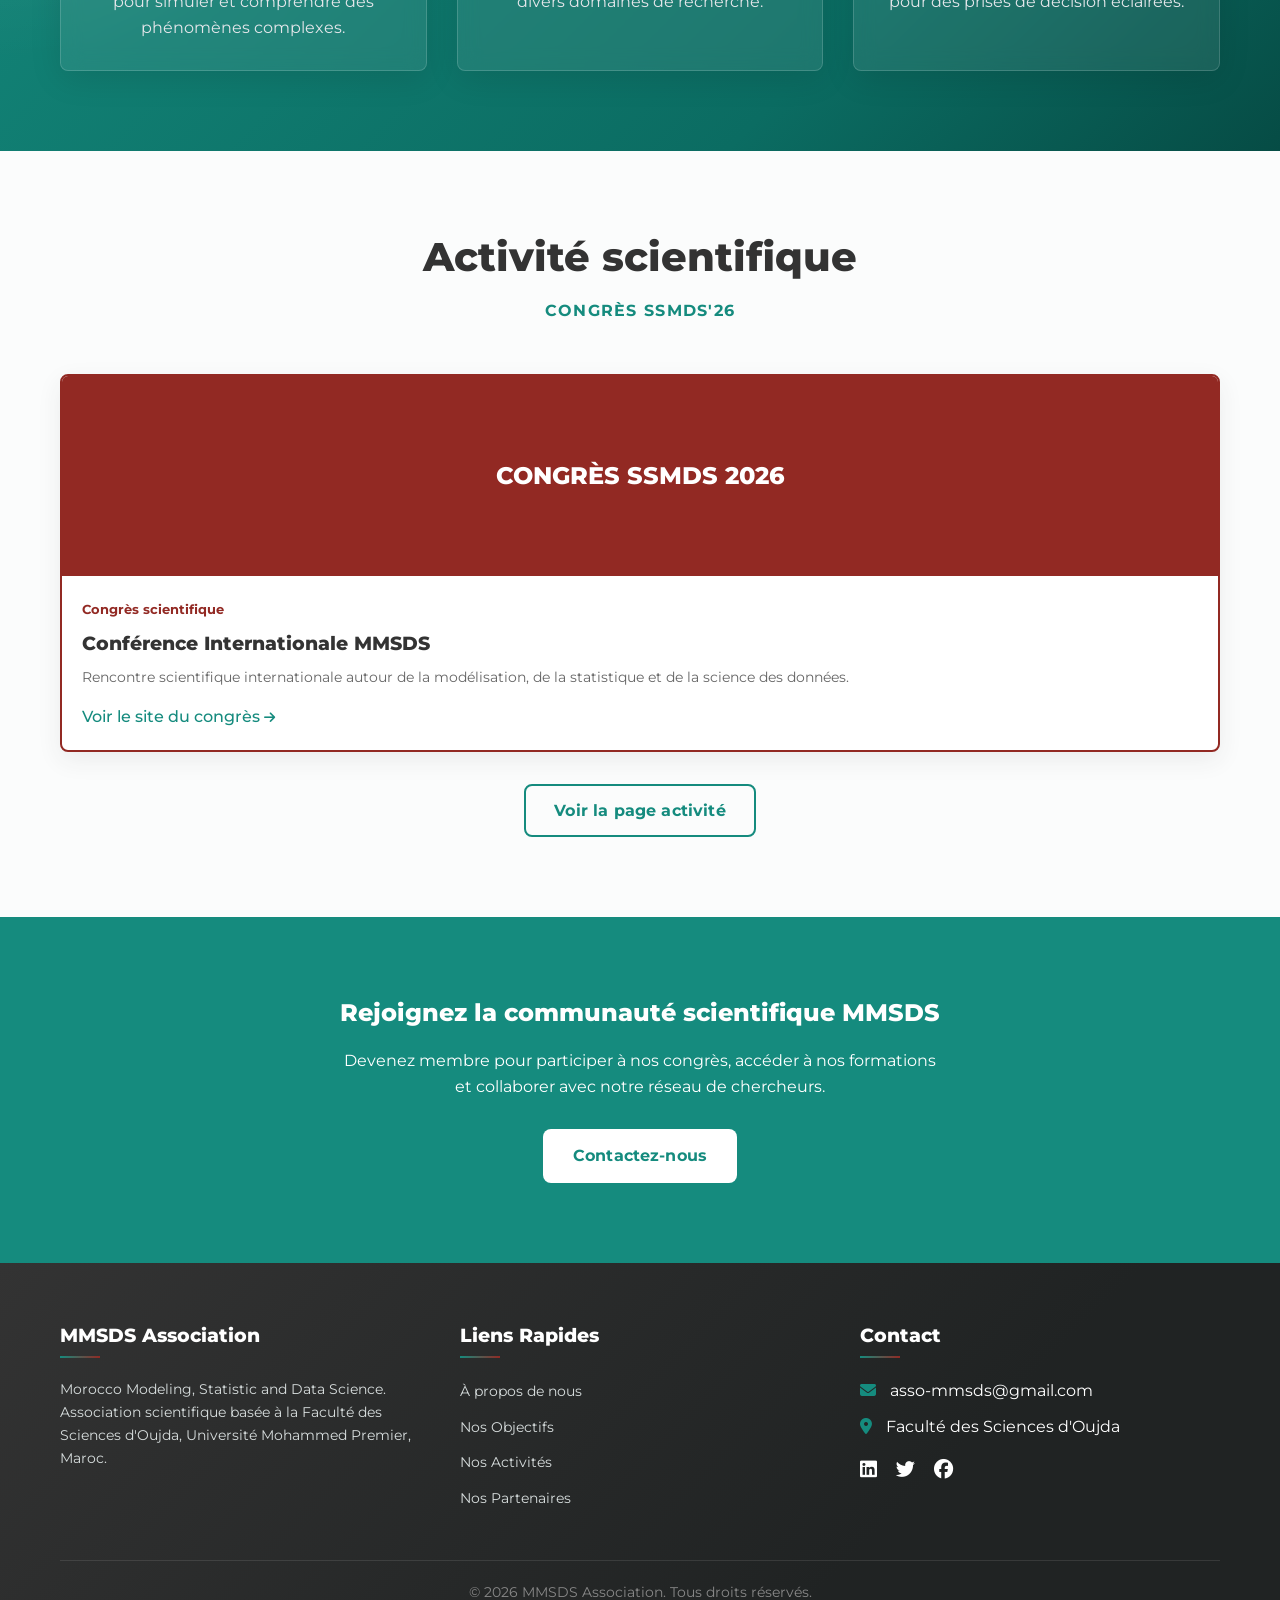
==== commit 39659ce5: "Standardize site footer" ====
--- a/index.html
+++ b/index.html
@@ -151,7 +151,7 @@
                 <div class="footer-widget">
                     <h4>Contact</h4>
                     <ul class="footer-links">
-                        <li><i class="fas fa-envelope" style="margin-right: 10px; color: var(--primary-color);"></i> asso-mmsds25@gmail.com</li>
+                        <li><i class="fas fa-envelope" style="margin-right: 10px; color: var(--primary-color);"></i> asso-mmsds@gmail.com</li>
                         <li><i class="fas fa-map-marker-alt" style="margin-right: 10px; color: var(--primary-color);"></i> Faculté des Sciences d'Oujda</li>
                     </ul>
                     <div style="margin-top: 15px;">
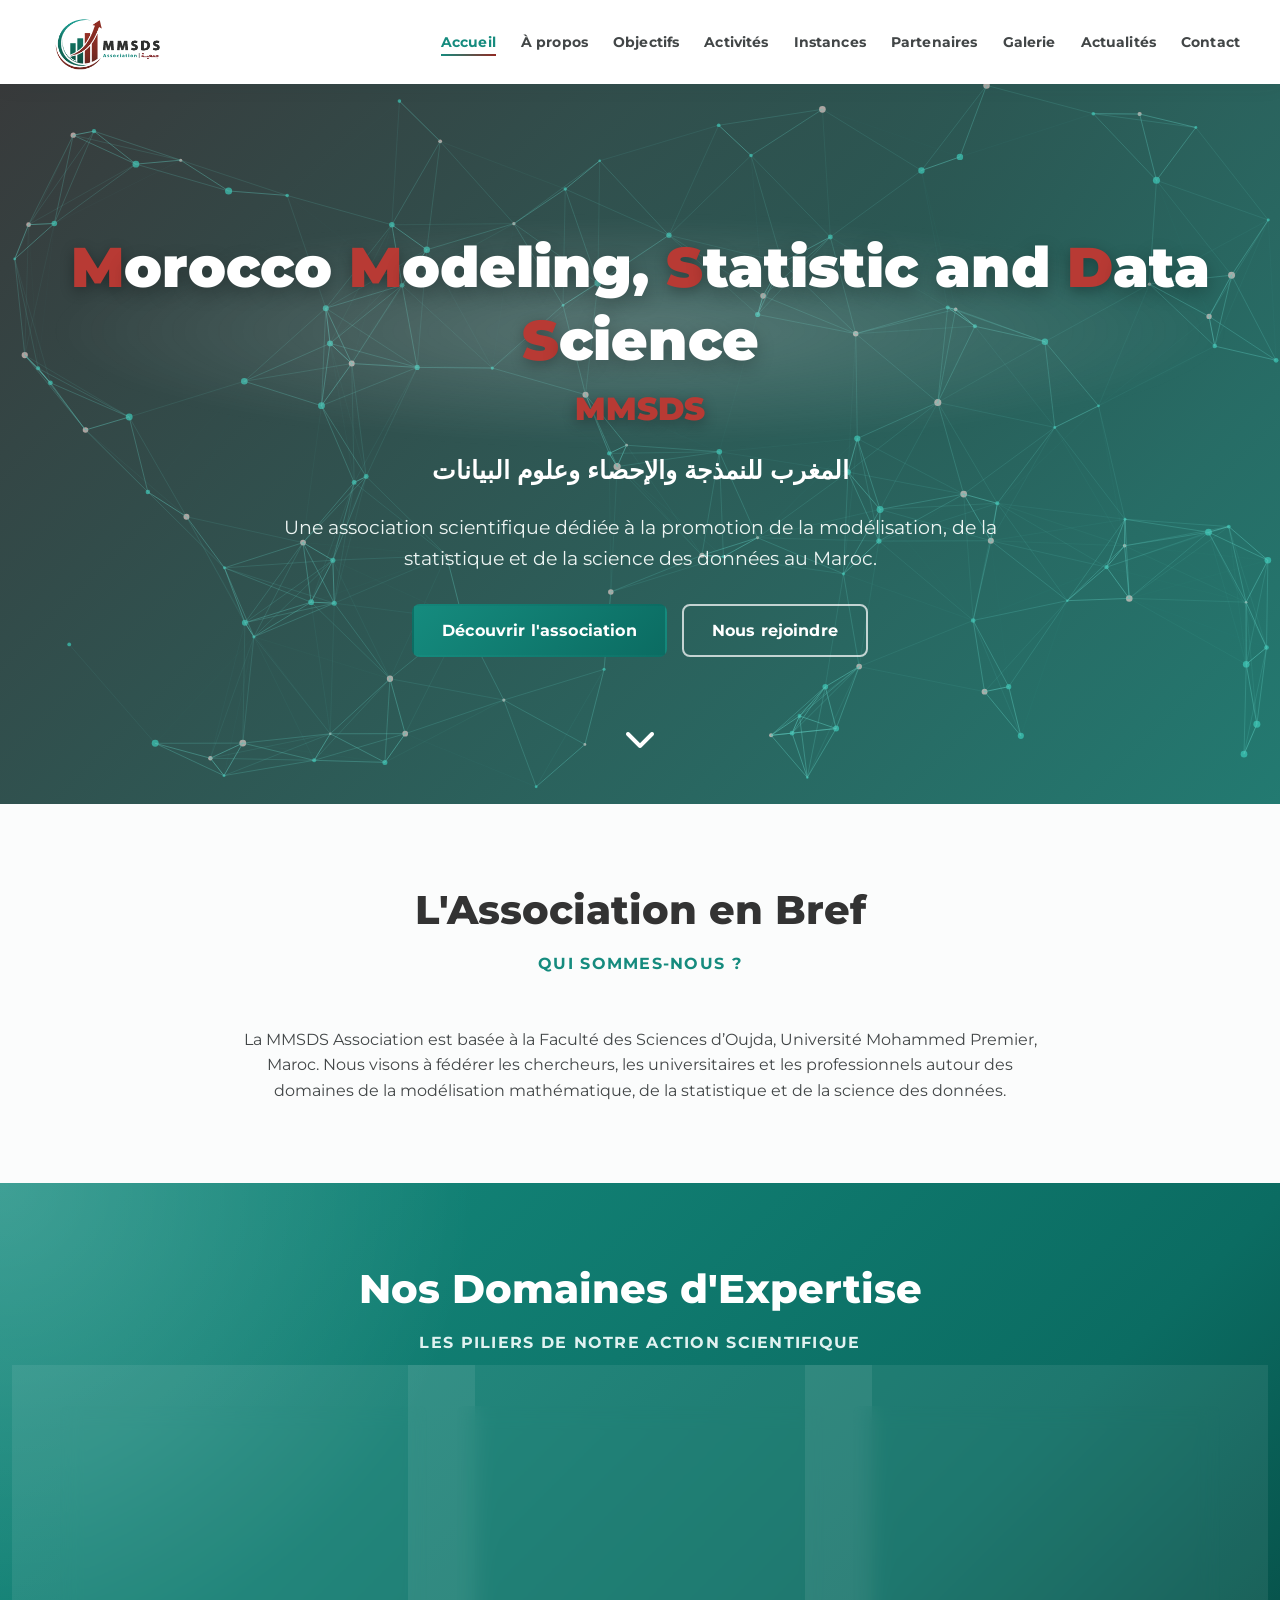
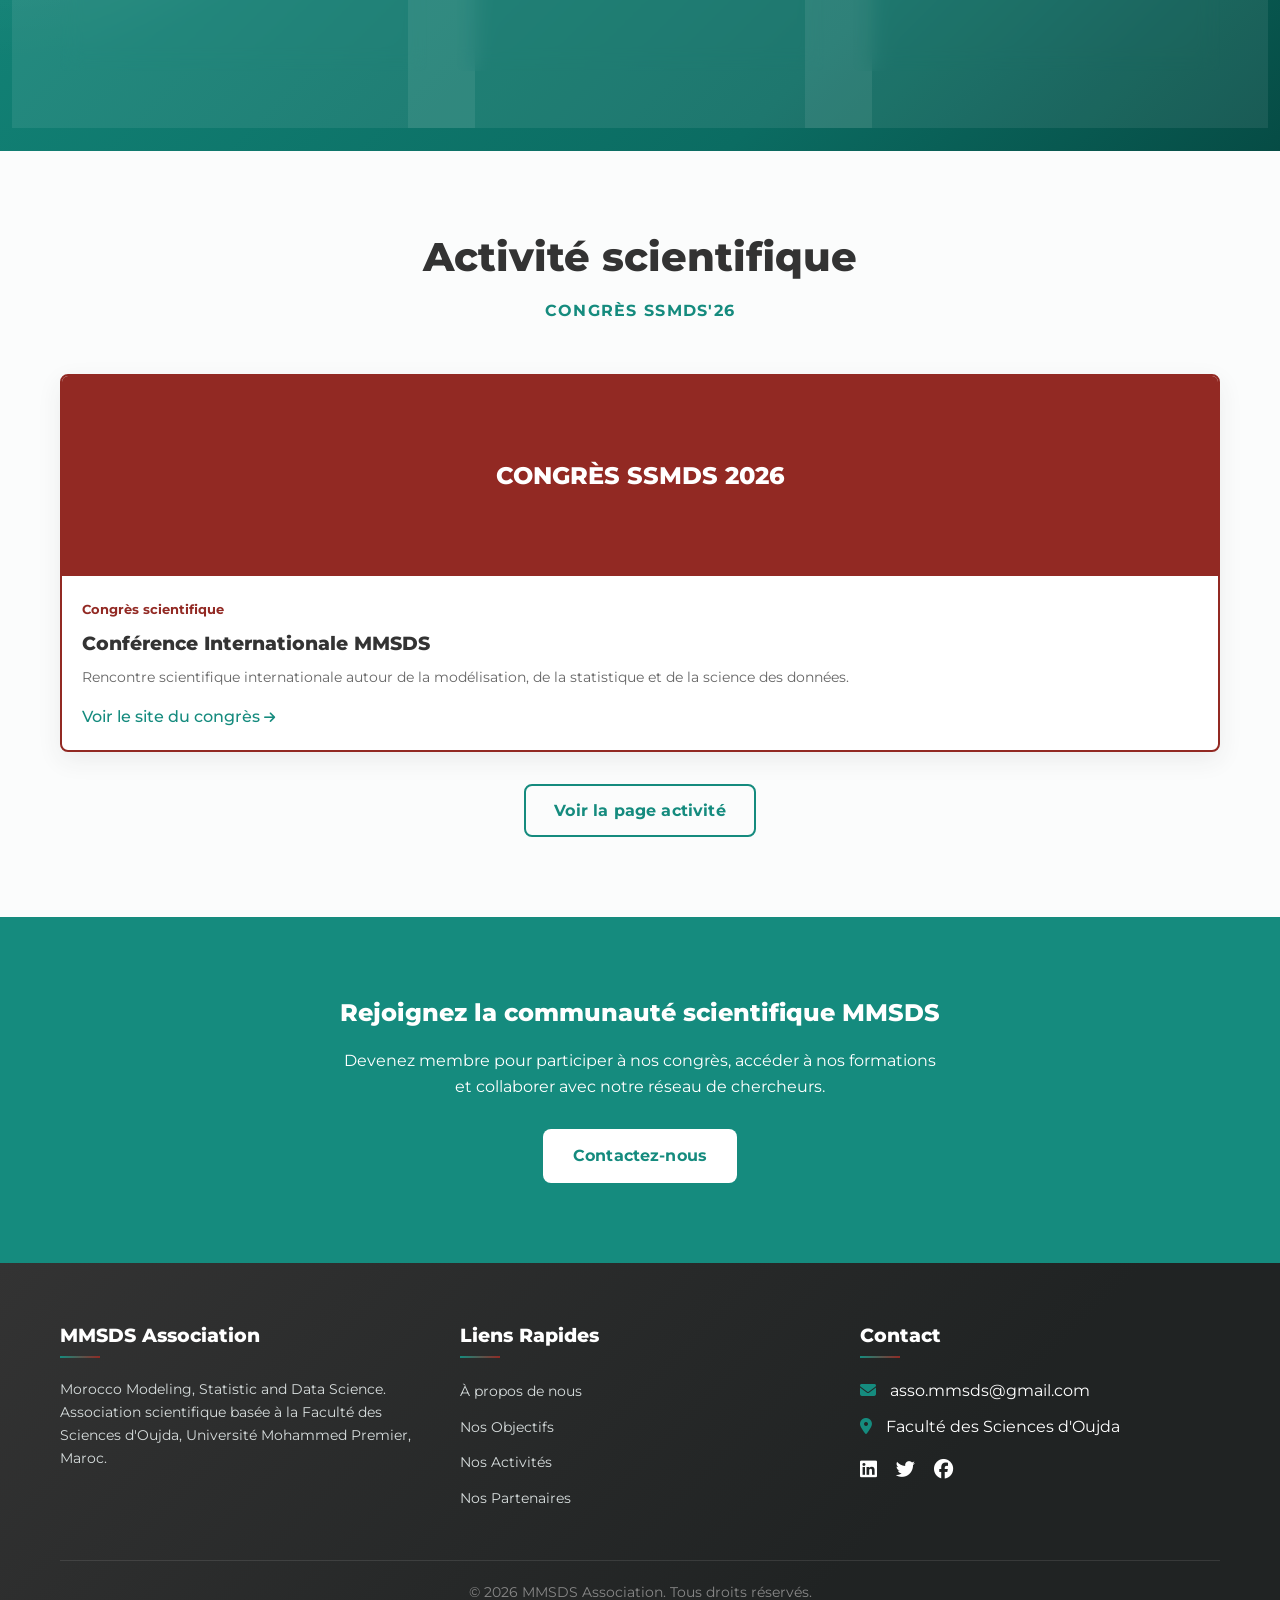
==== commit 8b0b2600: "Update association email address" ====
--- a/index.html
+++ b/index.html
@@ -151,7 +151,7 @@
                 <div class="footer-widget">
                     <h4>Contact</h4>
                     <ul class="footer-links">
-                        <li><i class="fas fa-envelope" style="margin-right: 10px; color: var(--primary-color);"></i> asso-mmsds@gmail.com</li>
+                        <li><i class="fas fa-envelope" style="margin-right: 10px; color: var(--primary-color);"></i> asso.mmsds@gmail.com</li>
                         <li><i class="fas fa-map-marker-alt" style="margin-right: 10px; color: var(--primary-color);"></i> Faculté des Sciences d'Oujda</li>
                     </ul>
                     <div style="margin-top: 15px;">
